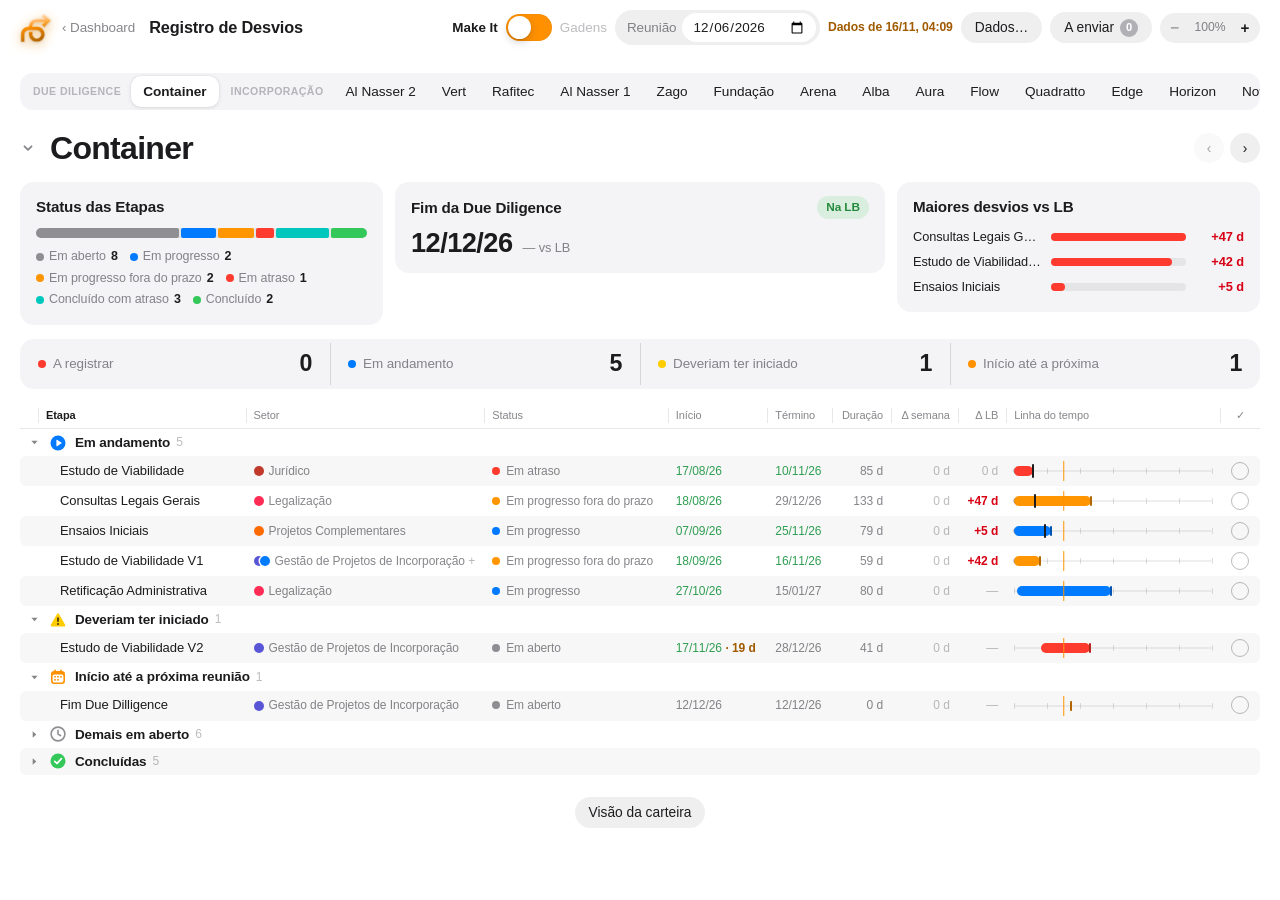
==== registro.html @ 39c98d91 "v0.12: Análise de Cronogramas e Registro de Desvios dentro do dashboard Co-Authored-By: Claude Opus " ====
<!doctype html><html><head><meta charset=utf8><meta name=viewport content="width=device-width,initial-scale=1,viewport-fit=cover"><style>:root{color-scheme:light;box-sizing:border-box;padding-top:env(safe-area-inset-top,0px);padding-bottom:env(safe-area-inset-bottom,0px)}html{scroll-padding-top:env(safe-area-inset-top,0px)}body{margin:0;padding:0;font:14px -apple-system,BlinkMacSystemFont,sans-serif;background:#fff;color:#000}img{max-width:100%}[hidden]:not([hidden=until-found i]){display:none!important}</style></head><body>
<title>Registro de Desvios · Gestão de Projetos de Incorporação</title>
<meta name="claude:viewport-fit-sides" content="cover">
<style>
/* Layout: app de análise no idioma visual da Apple — barra de ferramentas de vidro fixa no topo, controle segmentado com a pauta, título grande, quatro números e três cartões de vidro, lista agrupada (inset grouped) de Etapas, inspetor lateral de vidro para o registro e uma folha modal para a carteira. Cor de realce: laranja Make It. */
@property --accent{syntax:"<color>";inherits:true;initial-value:#FF9100}
:root{transition:--accent .6s cubic-bezier(.4,0,.2,1)}
:root{
  --accent:#FF9100; --accent-ink:#ffffff; --accent-tint:color-mix(in srgb,var(--accent) 14%,transparent); --card:#F4F4F6;
  --bg:#F2F2F7; --label:#1c1c1e; --label-2:rgba(60,60,67,.62); --label-3:rgba(60,60,67,.34);
  --sep:rgba(60,60,67,.16); --fill:rgba(120,120,128,.12); --fill-2:rgba(120,120,128,.2);
  --glass:rgba(255,255,255,.66); --glass-strong:rgba(255,255,255,.82); --glass-edge:rgba(255,255,255,.75); --glass-hi:rgba(255,255,255,.9);
  --shadow:0 10px 34px rgba(30,30,50,.10),0 1px 3px rgba(30,30,50,.06); --shadow-lg:0 24px 70px rgba(20,20,40,.22),0 2px 8px rgba(20,20,40,.08);
  --red:#FF3B30; --red-ink:#d70015; --red-tint:rgba(255,59,48,.12);
  --green:#34C759; --green-ink:#248a3d; --green-tint:rgba(52,199,89,.14); --past:#2f9e52;
  --yellow:#FFCC00; --yellow-ink:#a05a00; --yellow-tint:rgba(255,204,0,.2);
  --blue:#007AFF; --blue-ink:#0062cc; --gray:#8E8E93;
  --bar-run:var(--blue); --bar-late:var(--red); --bar-next:var(--accent); --bar-open:#C7C7CC; --bar-done:#A8DDB5;
  --blob1:rgba(255,145,0,.20); --blob2:rgba(0,122,255,.13); --blob3:rgba(175,82,222,.10);
  --tip-bg:rgba(250,250,252,.86); --tip-fg:#1c1c1e;
  --win:#FFFFFF; --stripe:rgba(0,0,0,.032); --hdr-sep:rgba(0,0,0,.09);
  --font:-apple-system,BlinkMacSystemFont,"SF Pro Text","SF Pro Display","Helvetica Neue","Segoe UI",Roboto,Arial,sans-serif;
  --font-d:-apple-system,BlinkMacSystemFont,"SF Pro Display","SF Pro Text","Helvetica Neue","Segoe UI",Roboto,Arial,sans-serif;
  --r-xl:22px; --r-lg:16px; --r-md:11px; --r-sm:8px;
}
@media (prefers-color-scheme:dark){:root:not([data-theme="light"]){
  --accent:#FF9F1A; --accent-ink:#1a0f00; --accent-tint:color-mix(in srgb,var(--accent) 20%,transparent); --card:#2A2A2C;
  --bg:#000000; --label:#f5f5f7; --label-2:rgba(235,235,245,.6); --label-3:rgba(235,235,245,.3);
  --sep:rgba(84,84,88,.55); --fill:rgba(120,120,128,.24); --fill-2:rgba(120,120,128,.34);
  --glass:rgba(38,38,42,.58); --glass-strong:rgba(44,44,48,.82); --glass-edge:rgba(255,255,255,.10); --glass-hi:rgba(255,255,255,.12);
  --shadow:0 10px 34px rgba(0,0,0,.45),0 1px 2px rgba(0,0,0,.4); --shadow-lg:0 24px 70px rgba(0,0,0,.6);
  --red:#FF453A; --red-ink:#ff6961; --red-tint:rgba(255,69,58,.2); --green:#30D158; --green-ink:#30d158; --green-tint:rgba(48,209,88,.18); --past:#4cd471;
  --yellow:#FFD60A; --yellow-ink:#ffd60a; --yellow-tint:rgba(255,214,10,.16); --blue:#0A84FF; --blue-ink:#409cff; --gray:#98989D;
  --bar-open:#48484A; --bar-done:#2f6e45; --blob1:rgba(255,145,0,.16); --blob2:rgba(10,132,255,.14); --blob3:rgba(191,90,242,.12);
  --tip-bg:rgba(44,44,48,.9); --tip-fg:#f5f5f7; --win:#1E1E1E; --stripe:rgba(255,255,255,.035); --hdr-sep:rgba(255,255,255,.1); color-scheme:dark}}
:root[data-theme="dark"]{
  --accent:#FF9F1A; --accent-ink:#1a0f00; --accent-tint:color-mix(in srgb,var(--accent) 20%,transparent); --card:#2A2A2C;
  --bg:#000000; --label:#f5f5f7; --label-2:rgba(235,235,245,.6); --label-3:rgba(235,235,245,.3);
  --sep:rgba(84,84,88,.55); --fill:rgba(120,120,128,.24); --fill-2:rgba(120,120,128,.34);
  --glass:rgba(38,38,42,.58); --glass-strong:rgba(44,44,48,.82); --glass-edge:rgba(255,255,255,.10); --glass-hi:rgba(255,255,255,.12);
  --shadow:0 10px 34px rgba(0,0,0,.45),0 1px 2px rgba(0,0,0,.4); --shadow-lg:0 24px 70px rgba(0,0,0,.6);
  --red:#FF453A; --red-ink:#ff6961; --red-tint:rgba(255,69,58,.2); --green:#30D158; --green-ink:#30d158; --green-tint:rgba(48,209,88,.18); --past:#4cd471;
  --yellow:#FFD60A; --yellow-ink:#ffd60a; --yellow-tint:rgba(255,214,10,.16); --blue:#0A84FF; --blue-ink:#409cff; --gray:#98989D;
  --bar-open:#48484A; --bar-done:#2f6e45; --blob1:rgba(255,145,0,.16); --blob2:rgba(10,132,255,.14); --blob3:rgba(191,90,242,.12);
  --tip-bg:rgba(44,44,48,.9); --tip-fg:#f5f5f7; --win:#1E1E1E; --stripe:rgba(255,255,255,.035); --hdr-sep:rgba(255,255,255,.1); color-scheme:dark}
:root[data-co="gadens"]{--accent:#0060AF;--accent-ink:#ffffff}
@media (prefers-color-scheme:dark){:root:not([data-theme="light"])[data-co="gadens"]{--accent:#2C86DC;--accent-ink:#ffffff}}
:root[data-theme="dark"][data-co="gadens"]{--accent:#2C86DC;--accent-ink:#ffffff}
*{box-sizing:border-box}
[hidden]{display:none!important}
html{-webkit-font-smoothing:antialiased}
body{margin:0;font-family:var(--font);font-size:14px;line-height:1.42;letter-spacing:-.005em;color:var(--label);
  background:var(--win);padding-bottom:48px;position:relative}
body::before{content:"";position:fixed;inset:0 0 auto;height:env(safe-area-inset-top,0px);z-index:10;background:var(--win)}
.gut{padding-left:max(20px,env(safe-area-inset-left,0px));padding-right:max(20px,env(safe-area-inset-right,0px))}
.wrap{max-width:1440px;margin:0 auto}
h1,h2,h3,h4{margin:0;font-family:var(--font-d);text-wrap:balance}
.glass{background:var(--glass);backdrop-filter:blur(28px) saturate(180%);-webkit-backdrop-filter:blur(28px) saturate(180%);border:1px solid var(--glass-edge);box-shadow:inset 0 1px 0 var(--glass-hi),var(--shadow)}
.num{font-variant-numeric:tabular-nums}
.cap{font-size:.74rem;color:var(--label-2);font-weight:500}
:focus-visible{outline:3px solid color-mix(in srgb,var(--accent) 55%,transparent);outline-offset:2px}
button{font:inherit;color:inherit}
input,select,textarea{font:inherit;color:var(--label)}
[data-tip]{cursor:default}
.btn{border:0;border-radius:999px;padding:6px 14px;cursor:pointer;display:inline-flex;align-items:center;gap:6px;white-space:nowrap;background:var(--fill);font-weight:500;font-size:.86rem;transition:background .15s,transform .1s;color:var(--label)}
.btn:hover:not(:disabled){background:var(--fill-2)}
.btn:active:not(:disabled){transform:scale(.97)}
.btn:disabled{opacity:.4;cursor:not-allowed}
.btn.primary{background:var(--accent);color:var(--accent-ink);font-weight:600;box-shadow:0 4px 14px color-mix(in srgb,var(--accent) 35%,transparent)}
.btn.primary:hover:not(:disabled){background:color-mix(in srgb,var(--accent) 88%,#000)}
.btn.icon{width:30px;height:30px;padding:0;justify-content:center}
.toolbar{position:sticky;top:env(safe-area-inset-top,0px);z-index:9;background:var(--win)}
.toolbar .wrap{display:flex;flex-wrap:wrap;gap:8px 16px;align-items:center;justify-content:space-between;padding-block:10px}
.brand{display:flex;gap:10px;align-items:center}
.mark{width:32px;height:30px;flex:none;display:block;overflow:visible;filter:drop-shadow(0 3px 6px color-mix(in srgb,var(--accent) 45%,transparent)) drop-shadow(0 1px 1px rgba(0,0,0,.14))}
.mark.swap{animation:swap .7s cubic-bezier(.34,1.56,.64,1)}
@keyframes swap{0%{transform:none}35%{transform:scale(.8) rotate(-24deg)}100%{transform:none}}
.co-switch{display:inline-flex;align-items:center;gap:8px;border:0;background:none;padding:2px 0;cursor:pointer;font-size:.84rem;font-weight:500;color:var(--label-3)}
.co-switch .lbl{transition:color .3s}
.co-switch[aria-checked="false"] .lbl.mk,.co-switch[aria-checked="true"] .lbl.gd{color:var(--label);font-weight:600}
.co-track{width:46px;height:27px;border-radius:999px;background:var(--accent);position:relative;flex:none;box-shadow:inset 0 0 0 .5px rgba(0,0,0,.06)}
.co-knob{position:absolute;top:2px;left:2px;width:23px;height:23px;border-radius:50%;background:#fff;box-shadow:0 3px 8px rgba(0,0,0,.18),0 1px 1px rgba(0,0,0,.12);transition:transform .38s cubic-bezier(.34,1.4,.64,1)}
.co-switch[aria-checked="true"] .co-knob{transform:translateX(19px)}
.co-switch:active .co-knob{width:27px}.co-switch[aria-checked="true"]:active .co-knob{transform:translateX(15px)}
.brand h1{font-size:1.02rem;font-weight:600;letter-spacing:-.01em}
.tools{display:flex;gap:8px;align-items:center;flex-wrap:wrap}
.datepill{display:inline-flex;align-items:center;gap:6px;background:var(--fill);border-radius:999px;padding:3px 4px 3px 12px;font-size:.84rem;color:var(--label-2)}
.datepill input{border:0;background:var(--win);border-radius:999px;padding:4px 10px;font-size:.84rem;font-variant-numeric:tabular-nums}
.stamp{font-size:.76rem;color:var(--label-2);font-variant-numeric:tabular-nums}
.stamp.old{color:var(--yellow-ink);font-weight:600}
.content{display:flex;flex-direction:column;gap:18px;padding-top:18px}
.seg{display:flex;gap:2px;overflow-x:auto;padding:3px;border-radius:13px;background:var(--card);scrollbar-width:none;align-items:center;width:max-content;max-width:100%}
.seg::-webkit-scrollbar{display:none}
.seg .sep{flex:none;font-size:.66rem;font-weight:600;letter-spacing:.04em;text-transform:uppercase;color:var(--label-3);padding:0 8px 0 10px}
.emp{flex:none;cursor:pointer;border:0;background:transparent;border-radius:10px;padding:6px 12px;display:flex;align-items:center;gap:6px;font-weight:500;font-size:.85rem;white-space:nowrap;color:var(--label);transition:background .15s}
.emp:hover{background:var(--fill)}
.emp[aria-current="true"]{background:var(--win);box-shadow:0 1px 4px rgba(0,0,0,.10),0 0 0 .5px rgba(0,0,0,.05);font-weight:600}
.emp .cnt{min-width:17px;height:17px;border-radius:9px;background:var(--red);color:#fff;font-size:.68rem;font-weight:600;display:inline-grid;place-items:center;padding:0 5px;font-variant-numeric:tabular-nums}
.emp .ok{color:var(--green);font-size:.8rem}
.emp .ld{width:5px;height:5px;border-radius:50%;background:var(--label-3);animation:pulse 1.2s ease-in-out infinite}
@keyframes pulse{50%{opacity:.25}}
.emp-head{display:flex;gap:10px;align-items:center;min-height:40px}
.emp-head h2{font-size:2rem;font-weight:700;letter-spacing:-.022em;line-height:1.1;view-transition-name:emp-title;transition:font-size .25s}
.emp-head.mini h2{font-size:1.4rem}
.hd-tri{border:0;background:none;width:24px;height:24px;border-radius:6px;display:inline-grid;place-items:center;cursor:pointer;color:var(--label-2);flex:none;padding:0;margin-left:-4px}
.hd-tri:hover{background:var(--fill)}
.hd-tri svg{width:12px;height:12px;transition:transform .22s cubic-bezier(.2,.8,.2,1)}
.hd-tri[aria-expanded="false"] svg{transform:rotate(-90deg)}
.nav{display:flex;gap:6px;margin-left:auto}
.statbar.mini{display:flex;background:none;padding:0;gap:4px;margin-left:12px;flex-wrap:wrap}
.statbar.mini .stat{padding:3px 10px;gap:7px;border-radius:999px;background:var(--card);box-shadow:none!important}
.statbar.mini b{font-size:.95rem}
.statbar.mini .k{font-size:.8rem}
::view-transition-old(root),::view-transition-new(root){animation-duration:.28s}
::view-transition-group(emp-title),::view-transition-group(emp-stat){animation-duration:.32s;animation-timing-function:cubic-bezier(.2,.8,.2,1)}
.kpis{display:grid;grid-template-columns:repeat(4,minmax(0,1fr));gap:12px}
@container (max-width:900px){.kpis{grid-template-columns:repeat(2,minmax(0,1fr))}}
.statbar{display:grid;grid-template-columns:repeat(4,minmax(0,1fr));background:var(--card);border-radius:14px;padding:4px 0;view-transition-name:emp-stat}
.statbar .stat{display:flex;align-items:center;justify-content:space-between;gap:10px;padding:8px 18px;min-width:0}
.statbar .stat+.stat{box-shadow:inset 1px 0 0 var(--sep)}
.statbar .k{display:flex;align-items:center;gap:7px;font-size:.84rem;font-weight:500;color:var(--label-2);min-width:0}
.statbar .k i{width:8px;height:8px;border-radius:50%;background:var(--c);flex:none}
.statbar b{font-family:var(--font-d);font-size:1.45rem;font-weight:700;letter-spacing:-.02em;font-variant-numeric:tabular-nums;line-height:1.1}
.statbar .alert b{color:var(--red)}
@container (max-width:760px){.statbar{grid-template-columns:repeat(2,minmax(0,1fr))}.statbar .stat:nth-child(3){box-shadow:none}.statbar .stat:nth-child(n+3){border-top:1px solid var(--sep)}}
.kpi{border-radius:var(--r-lg);padding:12px 16px 13px;display:flex;flex-direction:column;gap:2px}
.kpi .k{display:flex;align-items:center;gap:6px;font-size:.78rem;font-weight:500;color:var(--label-2)}
.kpi .k i{width:8px;height:8px;border-radius:50%;background:var(--c)}
.kpi b{font-family:var(--font-d);font-size:1.9rem;font-weight:700;letter-spacing:-.02em;font-variant-numeric:tabular-nums;line-height:1.15}
.kpi.alert b{color:var(--red)}
.infos{display:grid;grid-template-columns:minmax(0,1fr) minmax(0,1.35fr) minmax(0,1fr);gap:12px;align-items:start}
@container (max-width:1000px){.infos{grid-template-columns:1fr}}
.card{border-radius:14px;padding:14px 16px 16px;min-width:0;display:flex;flex-direction:column;gap:10px;background:var(--card)}
.card h3{font-size:.95rem;font-weight:600;letter-spacing:-.01em}
.card .hrow{display:flex;justify-content:space-between;align-items:center;gap:8px}
.empty{color:var(--label-2);font-size:.86rem;margin:0}
.stack{display:flex;height:10px;border-radius:999px;overflow:hidden;background:var(--fill);gap:2px}
.stack i{display:block;height:100%;border-radius:2px}
.leg{display:flex;flex-wrap:wrap;gap:4px 12px;font-size:.78rem;color:var(--label-2)}
.leg span{display:inline-flex;align-items:center;gap:5px;white-space:nowrap}
.leg b{color:var(--label);font-weight:600;font-variant-numeric:tabular-nums}
.dot{width:8px;height:8px;border-radius:50%;display:inline-block;flex:none}
.hbars{display:flex;flex-direction:column;gap:7px}
.hb{display:grid;grid-template-columns:minmax(0,128px) minmax(0,1fr) 48px;gap:10px;align-items:center;font-size:.8rem}
.hb .nm{white-space:nowrap;overflow:hidden;text-overflow:ellipsis}
.hb .tr{position:relative;height:8px;background:var(--fill);border-radius:999px}
.hb .tr i{position:absolute;top:0;bottom:0;left:0;border-radius:999px}
.hb .v{font-variant-numeric:tabular-nums;text-align:right;font-weight:600}
.folga{display:flex;align-items:baseline;gap:10px;flex-wrap:wrap}
.folga b{font-family:var(--font-d);font-size:1.7rem;font-weight:700;letter-spacing:-.02em;font-variant-numeric:tabular-nums;line-height:1}
.folga .d{font-size:.8rem;color:var(--label-2)}
.pill{display:inline-flex;align-items:center;gap:5px;font-size:.74rem;font-weight:600;padding:3px 9px;border-radius:999px;white-space:nowrap}
.pill.ok{background:var(--green-tint);color:var(--green-ink)}.pill.warn{background:var(--yellow-tint);color:var(--yellow-ink)}.pill.bad{background:var(--red-tint);color:var(--red-ink)}.pill.mute{background:var(--fill);color:var(--label-2)}
.ruler{position:relative;height:64px;margin:4px 8px 0}
.ruler .trk{position:absolute;left:0;right:0;top:27px;height:4px;border-radius:999px;background:var(--fill)}
.ruler .gap{position:absolute;top:25px;height:8px;border-radius:999px}
.ruler .mk{position:absolute;top:22px;width:14px;height:14px;border-radius:50%;transform:translateX(-50%);border:2.5px solid var(--c);background:var(--c);box-shadow:0 0 0 3px var(--card)}
.ruler .mk.lb{background:var(--card);border-width:2px;width:12px;height:12px;top:23px;box-shadow:none}
.ruler .tr-pt{position:absolute;top:26px;width:6px;height:6px;border-radius:50%;transform:translateX(-50%);background:var(--c);opacity:.35}
.ruler .lab{position:absolute;font-size:.72rem;white-space:nowrap;color:var(--label-2);font-variant-numeric:tabular-nums;transform:translateX(-50%)}
.ruler .lab b{color:var(--label);font-weight:600;margin-right:4px}
.ruler .lab.top{top:0}.ruler .lab.bot{top:42px}
.ruler .lab.l{transform:translateX(calc(-100% + 8px))}.ruler .lab.r{transform:translateX(-8px)}
.ruler .today{position:absolute;top:16px;height:26px;width:1.5px;background:var(--label-3);transform:translateX(-50%)}
.trend-btn{border:0;background:none;cursor:pointer;color:var(--accent);font-size:.8rem;font-weight:600;padding:0;align-self:flex-start}
svg.spark{width:100%;height:auto;display:block;overflow:visible}
svg.spark text{font-size:10px;fill:var(--label-2);font-family:var(--font)}
.tablecard{margin:0 -8px}
.tbl-scroll{overflow-x:auto;padding:0 8px}
#app,.sh-b{container-type:inline-size}
#app,.toolbar,.sh-b{zoom:var(--z,1)}
.tip{font-size:calc(.76rem * var(--z,1))!important;max-width:calc(300px * var(--z,1))!important}
.zoom{display:inline-flex;align-items:center;background:var(--fill);border-radius:999px;padding:2px}
.zoom button{border:0;background:none;cursor:pointer;height:26px;min-width:26px;border-radius:999px;font-size:.95rem;font-weight:600;color:var(--label);display:inline-grid;place-items:center;padding:0 6px}
.zoom button:hover:not(:disabled){background:var(--fill-2)}
.zoom button:disabled{opacity:.35;cursor:default}
.zoom .zv{font-size:.76rem;font-weight:500;color:var(--label-2);min-width:44px;font-variant-numeric:tabular-nums}
@container (min-width:1060px){.tbl-scroll{overflow:visible}}
@container (max-width:1059px){th{position:relative;top:auto}}
table{border-collapse:separate;border-spacing:0;width:100%;min-width:1010px;font-size:13px}
th{font-weight:500;font-size:11px;color:var(--label-2);text-align:left;padding:5px 8px;white-space:nowrap;border-bottom:1px solid var(--hdr-sep);background:var(--win);position:sticky;top:calc(var(--tb-h,52px) + env(safe-area-inset-top,0px));z-index:3}
thead tr{box-shadow:0 0 0 0 transparent}
th+th::before{content:"";position:absolute;left:0;top:5px;bottom:5px;width:1px;background:var(--hdr-sep)}
th.hl{color:var(--label-2)}
th.sorted{color:var(--label);font-weight:600}
td{padding:5px 8px;vertical-align:middle;border:0;white-space:nowrap}
td.c-nm{white-space:normal}
tbody tr.row{cursor:default}
tbody tr.row.alt td,tbody tr.grp.alt td{background:var(--stripe)}
tbody tr.row td:first-child{border-radius:6px 0 0 6px}tbody tr.row td:last-child{border-radius:0 6px 6px 0}
tbody tr.grp td{border-radius:6px}
tbody tr.row:hover td{background:var(--fill)}
tbody tr.row.sel td{background:var(--accent);color:#fff}
tbody tr.row.sel.open td:first-child{border-bottom-left-radius:0}tbody tr.row.sel.open td:last-child{border-bottom-right-radius:0}
tbody tr.row.sel .muted-t,tbody tr.row.sel .dt,tbody tr.row.sel .st,tbody tr.row.sel .tagtx,tbody tr.row.sel .dl{color:#fff!important}
tr.row.sel .tl .track{background:rgba(255,255,255,.35)}
tbody tr.row.disc td:not(.c-disc){opacity:.45}
tr.grp td{padding:4px 8px 4px 6px}
.gh{display:flex;gap:6px;align-items:center}
.disc-tri{border:0;background:none;padding:0;width:16px;height:16px;display:inline-grid;place-items:center;cursor:pointer;color:var(--label-2);border-radius:4px}
.disc-tri svg{width:9px;height:9px;transition:transform .15s}
.disc-tri[aria-expanded="true"] svg{transform:rotate(90deg)}
.disc-tri:hover{background:var(--fill)}
.gi{display:inline-grid;place-items:center;width:18px;height:18px;margin:0 2px 0 1px}.gi svg{width:16px;height:16px;display:block}
.gt{font-weight:600;font-size:13.5px;letter-spacing:-.01em}
.gc{font-size:12px;color:var(--label-3);font-variant-numeric:tabular-nums}
.c-flag{width:18px;padding-right:0!important;padding-left:6px!important}
.flag{display:block;width:8px;height:8px;border-radius:50%}
.flag.need{background:var(--red)}
.flag.maybe{border:1.5px solid var(--label-3);background:transparent}
.flag.done{background:var(--green)}
.c-nm{min-width:200px;max-width:280px;font-weight:500;padding-left:22px!important}
.c-dep{max-width:230px}
.tags{display:flex;align-items:center;gap:8px;flex-wrap:nowrap;overflow:hidden}
.ftag{display:inline-flex;align-items:center;gap:5px;white-space:nowrap}
.ftag i{width:10px;height:10px;border-radius:50%;background:var(--c);box-shadow:0 0 0 1.5px var(--win)}
tr.row.alt .ftag i{box-shadow:0 0 0 1.5px color-mix(in srgb,var(--win) 96%,#000)}
.tagtx{font-size:12px;color:var(--label-2)}
.sc{display:inline-flex;align-items:center;gap:5px;font-size:.72rem;font-weight:500;padding:2px 8px 2px 7px;border-radius:999px;white-space:nowrap;color:var(--label);background:color-mix(in srgb,var(--c) 14%,transparent)}
.sc::before{content:"";width:7px;height:7px;border-radius:50%;background:var(--c);flex:none}
.st{display:inline-flex;align-items:center;gap:6px;font-size:12px;color:var(--label-2);white-space:nowrap}
.dt{font-variant-numeric:tabular-nums;font-size:12px;white-space:nowrap;color:var(--label-2)}
.dt.past{color:var(--past)}
.r{text-align:right}
.dl{font-variant-numeric:tabular-nums;font-size:12px;font-weight:600;white-space:nowrap}
.dl.late{color:var(--red-ink)}.dl.ok{color:var(--green-ink)}.dl.mute{color:var(--label-3);font-weight:400}.dl.warn{color:var(--yellow-ink)}
.chip{display:inline-flex;align-items:center;font-size:.74rem;font-weight:600;padding:2px 8px;border-radius:999px;white-space:nowrap;font-variant-numeric:tabular-nums}
.chip.late{background:var(--red-tint);color:var(--red-ink)}.chip.ok{background:var(--green-tint);color:var(--green-ink)}.chip.mute{color:var(--label-3);font-weight:500}.chip.warn{background:var(--yellow-tint);color:var(--yellow-ink)}
.c-disc{width:40px;text-align:center}
.disc-btn{width:18px;height:18px;border-radius:50%;border:1.5px solid var(--label-3);background:transparent;cursor:pointer;display:inline-grid;place-items:center;padding:0;transition:all .15s}
.disc-btn svg{width:10px;height:10px;opacity:0}
tr.row.sel .disc-btn{border-color:#fff}
.disc-btn[aria-pressed="true"]{background:var(--accent);border-color:var(--accent)}
.disc-btn[aria-pressed="true"] svg{opacity:1}
.tl{position:relative;height:20px;min-width:190px;cursor:pointer}
.tl .track{position:absolute;left:0;right:0;top:9px;height:2px;border-radius:2px;background:var(--fill)}
.tl .wk{position:absolute;top:7px;height:6px;width:1px;background:var(--sep)}
.tl .bar{position:absolute;top:5px;height:10px;border-radius:999px;transition:filter .12s}
.tl .bar:hover{filter:brightness(1.1) saturate(1.1)}
.tl .ghost{position:absolute;top:4px;height:12px;border:1.5px dashed var(--red);border-left:0;border-radius:0 999px 999px 0}
.tl .ln{position:absolute;top:0;height:20px;width:10px;transform:translateX(-50%)}
.tl .ln::after{content:"";position:absolute;left:50%;top:3px;bottom:3px;width:2px;border-radius:2px;transform:translateX(-50%);background:var(--c)}
.tl .ln.end::after{top:5px;bottom:5px;filter:brightness(.7)}
.tl .ln.today::after{top:0;bottom:0;width:1.5px}
.tl .ln:hover::after{width:3px}
.tl .clip{position:absolute;top:5px;font-size:10px;line-height:10px;color:var(--label-3)}
.tip{position:fixed;z-index:60;pointer-events:none;background:var(--tip-bg);color:var(--tip-fg);font-size:.76rem;line-height:1.45;padding:7px 10px;border-radius:10px;max-width:300px;box-shadow:var(--shadow-lg);backdrop-filter:blur(20px) saturate(180%);-webkit-backdrop-filter:blur(20px) saturate(180%);border:1px solid var(--glass-edge)}
.tip .k{color:var(--label-2)}
.pop{position:fixed;z-index:45;border-radius:var(--r-lg);padding:14px 16px;width:min(340px,calc(100vw - 32px));display:flex;flex-direction:column;gap:10px;background:var(--glass-strong);box-shadow:inset 0 1px 0 var(--glass-hi),var(--shadow-lg);backdrop-filter:blur(28px) saturate(180%);-webkit-backdrop-filter:blur(28px) saturate(180%)}
.pop h4{font-size:1rem;font-weight:600}
.rp{z-index:46;width:min(360px,calc(100vw - 16px))}
.rp-opt{display:flex;flex-direction:column;align-items:flex-start;gap:2px;text-align:left;border:0;border-radius:12px;background:var(--fill);padding:10px 12px;cursor:pointer;width:100%;transition:background .15s}
.rp-opt:hover:not(:disabled){background:var(--fill-2)}.rp-opt:disabled{opacity:.45;cursor:default}
.rp-opt b{font-weight:600;font-size:.9rem}.rp-opt span{font-size:.76rem;color:var(--label-2)}
.kv{display:grid;grid-template-columns:auto 1fr;gap:4px 14px;font-size:.82rem}
.kv span:nth-child(odd){color:var(--label-2)}
.kv span:nth-child(even){text-align:right;font-variant-numeric:tabular-nums;font-weight:500}
.xrow td{padding:0 0 10px;background:none!important}
.xform{border-radius:0 0 12px 12px;background:var(--card);box-shadow:inset 0 2px 0 var(--accent);padding:14px 18px 16px;display:flex;flex-direction:column;gap:14px}
.xform.in{animation:xin .26s cubic-bezier(.2,.8,.2,1)}
@keyframes xin{from{opacity:0;transform:translateY(-6px)}to{opacity:1;transform:none}}
.xf-h{display:flex;gap:10px;align-items:center;flex-wrap:wrap}
.xf-h .msg{padding:5px 10px}
.xf-h .acts{margin-left:auto;display:flex;gap:6px}
.xf-steps{display:flex;flex-direction:column;gap:12px;max-width:1040px}
.xf-f{display:flex;gap:8px;flex-wrap:wrap;align-items:center;max-width:1040px}
.xf-f .cap{margin-left:auto}
.step{display:grid;grid-template-columns:230px minmax(0,1fr);gap:6px 14px;align-items:start;transition:opacity .2s}
.step .ctl{display:flex;flex-direction:column;gap:7px;min-width:0}
@container (max-width:760px){.step{grid-template-columns:1fr}}
.step.locked{opacity:.3;pointer-events:none}
.step .sh{display:flex;align-items:center;gap:8px;font-size:.84rem;font-weight:600;min-height:30px;flex-wrap:wrap}
.step .n{width:20px;height:20px;border-radius:50%;background:var(--fill);color:var(--label-2);font-size:.7rem;font-weight:700;display:inline-grid;place-items:center;font-variant-numeric:tabular-nums;flex:none}
.step.done .n{background:var(--label);color:var(--bg)}
.step.cur .n{background:var(--accent);color:var(--accent-ink)}
.step .why{flex-basis:100%;padding-left:28px;margin-top:-4px;font-weight:400;font-size:.74rem;color:var(--label-2)}
.opts{display:flex;flex-wrap:wrap;gap:6px}
.opt{display:inline-flex;align-items:center;gap:7px;border-radius:999px;padding:6px 13px;cursor:pointer;background:var(--win);font-size:.84rem;position:relative;transition:background .15s}
.opt::before{content:"";width:8px;height:8px;border-radius:50%;background:var(--c,var(--gray));flex:none}
.opt:hover{background:var(--fill-2)}
.opt input{position:absolute;opacity:0;pointer-events:none}
.opt:has(input:checked){background:color-mix(in srgb,var(--c,var(--accent)) 18%,transparent);box-shadow:inset 0 0 0 1.5px var(--c,var(--accent));font-weight:600}
.opt:has(input:focus-visible){outline:3px solid color-mix(in srgb,var(--accent) 55%,transparent);outline-offset:2px}
.opt.fixed{cursor:default}
button.opt{border:0;font:inherit;color:inherit}
.opt.on{background:color-mix(in srgb,var(--c,var(--accent)) 18%,transparent);box-shadow:inset 0 0 0 1.5px var(--c,var(--accent));font-weight:600}
.xform input[type=text]{border:0;border-radius:var(--r-md);background:var(--win);padding:9px 12px;font-size:.88rem;width:100%}
.popup{position:relative;display:flex;align-items:center;max-width:460px}
.popup::before{content:"";position:absolute;left:13px;width:9px;height:9px;border-radius:50%;background:var(--c,var(--label-3));pointer-events:none;z-index:1}
.popup select{appearance:none;-webkit-appearance:none;width:100%;max-width:460px;border:0;border-radius:var(--r-md);background-color:var(--win);padding:9px 34px 9px 31px;font-size:.88rem;cursor:pointer;
  background-image:url("data:image/svg+xml,%3Csvg xmlns='http://www.w3.org/2000/svg' width='12' height='12' viewBox='0 0 12 12'%3E%3Cpath d='M3 4.5 6 1.5 9 4.5M3 7.5 6 10.5 9 7.5' fill='none' stroke='%238E8E93' stroke-width='1.6' stroke-linecap='round' stroke-linejoin='round'/%3E%3C/svg%3E");background-repeat:no-repeat;background-position:right 12px center}
.popup select:hover{background-color:var(--fill-2)}
textarea{width:100%;border:0;border-radius:var(--r-md);background:var(--win);padding:10px 12px;min-height:100px;resize:vertical;font-size:.88rem}
textarea::placeholder{color:var(--label-3)}
.xform input[type=date]{border:0;border-radius:var(--r-md);background:var(--win);padding:8px 10px;font-variant-numeric:tabular-nums}
.note{font-size:.8rem;color:var(--label-2);margin:0}
.switch{display:flex;gap:10px;align-items:center;font-size:.86rem;cursor:pointer}
.switch input{appearance:none;-webkit-appearance:none;width:38px;height:23px;border-radius:999px;background:var(--fill-2);position:relative;cursor:pointer;transition:background .2s;margin:0;flex:none}
.switch input::after{content:"";position:absolute;top:2px;left:2px;width:19px;height:19px;border-radius:50%;background:#fff;box-shadow:0 2px 4px rgba(0,0,0,.25);transition:transform .2s}
.switch input:checked{background:var(--green)}
.switch input:checked::after{transform:translateX(15px)}
.msg{font-size:.84rem;padding:9px 12px;border-radius:var(--r-md);margin:0}
.msg.err{background:var(--red-tint);color:var(--red-ink)}.msg.ok{background:var(--green-tint);color:var(--green-ink)}.msg.info{background:var(--fill);color:var(--label-2)}
details.hist summary{cursor:pointer;font-size:.82rem;color:var(--label-2);font-weight:500}
.hist ul{list-style:none;margin:10px 0 0;padding:0;display:flex;flex-direction:column;gap:8px}
.hist li{border-left:3px solid var(--c,var(--sep));padding:1px 0 1px 10px;font-size:.8rem}
.toast{position:fixed;left:50%;transform:translateX(-50%);bottom:calc(22px + env(safe-area-inset-bottom,0px));padding:10px 18px;border-radius:999px;font-size:.86rem;font-weight:500;z-index:70;background:var(--glass-strong);box-shadow:inset 0 1px 0 var(--glass-hi),var(--shadow-lg);backdrop-filter:blur(24px) saturate(180%);-webkit-backdrop-filter:blur(24px) saturate(180%)}
.foot{display:flex;justify-content:center;padding-top:4px}
.modal-scrim{position:fixed;inset:0;z-index:30;background:rgba(0,0,0,.28);backdrop-filter:blur(6px);-webkit-backdrop-filter:blur(6px)}
.sheet{position:fixed;z-index:31;top:calc(24px + env(safe-area-inset-top,0px));bottom:calc(24px + env(safe-area-inset-bottom,0px));left:50%;transform:translateX(-50%);width:min(1180px,calc(100% - 32px));border-radius:26px;display:flex;flex-direction:column;background:var(--glass-strong);box-shadow:inset 0 1px 0 var(--glass-hi),var(--shadow-lg);overflow:hidden;backdrop-filter:blur(40px) saturate(180%);-webkit-backdrop-filter:blur(40px) saturate(180%);border:1px solid var(--glass-edge)}
.sh-h{display:flex;align-items:center;justify-content:space-between;gap:12px;padding:16px 18px 12px 24px;border-bottom:1px solid var(--sep)}
.sh-h h2{font-size:1.4rem;font-weight:700;letter-spacing:-.02em}
.sh-b{overflow-y:auto;padding:18px 24px 26px;display:flex;flex-direction:column;gap:14px}
.sheet .card,.sheet .kpi{background:var(--glass);border:1px solid var(--glass-edge);box-shadow:inset 0 1px 0 var(--glass-hi)}
.cgrid{display:grid;grid-template-columns:repeat(2,minmax(0,1fr));gap:12px}
@container (max-width:900px){.cgrid{grid-template-columns:1fr}}
.wk-bars{display:flex;align-items:flex-end;gap:5px;height:120px;padding-top:6px}
.wk-bars .col{flex:1;display:flex;flex-direction:column;align-items:center;gap:5px;min-width:0;height:100%;justify-content:flex-end}
.wk-bars .col i{display:block;width:100%;max-width:26px;background:var(--label-3);border-radius:6px 6px 3px 3px;min-height:3px}
.wk-bars .col.cur i{background:var(--accent)}
.wk-bars .col span{font-size:.64rem;color:var(--label-3);font-variant-numeric:tabular-nums}
.reglist{min-width:760px}
.reglist td{font-size:.82rem}
@media (prefers-reduced-motion:no-preference){.sheet{animation:sheet .26s cubic-bezier(.2,.8,.2,1)}
  @keyframes sheet{from{transform:translate(-50%,18px) scale(.98);opacity:0}to{transform:translateX(-50%);opacity:1}}}
@media (prefers-reduced-motion:reduce){.step,.btn,.emp,.disc-btn,.co-knob,:root{transition:none}.emp .ld,.mark.swap,.xform.in{animation:none}}
@supports not ((backdrop-filter:blur(1px)) or (-webkit-backdrop-filter:blur(1px))){.glass,.sheet,.pop,.tip,.toast{background:var(--glass-strong)}}
.fcnt{min-width:18px;height:18px;border-radius:9px;background:var(--label-3);color:#fff;font-size:.7rem;font-weight:700;display:inline-grid;place-items:center;padding:0 5px;font-variant-numeric:tabular-nums}
#filaBtn.tem .fcnt{background:var(--red)}
#filaBtn.tem{background:var(--red-tint);color:var(--red-ink);font-weight:600}
.fila-l{display:flex;flex-direction:column}
.fila-i{display:grid;grid-template-columns:minmax(0,1.1fr) minmax(0,1.4fr) 64px minmax(0,1.3fr) minmax(0,2fr) 30px;gap:10px;align-items:center;padding:8px 6px;border-bottom:1px solid var(--sep);font-size:.82rem}
.fila-i .x{border:0;background:var(--fill);border-radius:8px;width:28px;height:28px;cursor:pointer;color:var(--label)}
.fila-h{font-size:.7rem;color:var(--label-3);font-weight:600}
.passos{display:grid;grid-template-columns:repeat(3,minmax(0,1fr));gap:10px}
.passo{background:var(--card);border-radius:14px;padding:12px 14px;display:flex;flex-direction:column;gap:8px;align-items:flex-start}
.passo b{font-size:.9rem}.passo .n{width:22px;height:22px;border-radius:50%;background:var(--accent);color:var(--accent-ink);font-size:.75rem;font-weight:700;display:inline-grid;place-items:center}
@container (max-width:760px){.passos{grid-template-columns:1fr}.fila-i{grid-template-columns:1fr 1fr}}
a.btn{text-decoration:none}
.voltar{font-size:.84rem;color:var(--label-2);text-decoration:none;display:inline-flex;align-items:center;gap:4px;margin-right:4px}
.voltar:hover{color:var(--label)}
</style>

<header class="toolbar">
  <div class="wrap gut">
    <div class="brand">
      <svg class="mark" id="mark" viewBox="-14 -14 516 481" role="img" aria-label="Gestão de Projetos">
        <defs>
          <path id="pmL" d="M 256.59375 202.605469 L 188.5 202.605469 C 188.5 166.027344 219.039062 136.265625 256.578125 136.265625 L 371.667969 136.269531 L 335.035156 171.960938 L 377.617188 213.453125 L 487.039062 106.828125 L 377.617188 0.203125 L 335.035156 41.695312 L 371.875 77.589844 L 256.578125 77.589844 C 185.835938 77.589844 128.285156 133.671875 128.285156 202.605469 L 128.296875 202.605469 C 57.554688 202.605469 0 258.6875 0 327.621094 L 0 452.71875 L 60.214844 452.71875 L 60.214844 327.621094 C 60.214844 291.042969 90.757812 261.285156 128.296875 261.285156 L 256.59375 261.285156 C 294.132812 261.285156 324.671875 291.042969 324.671875 327.621094 C 324.671875 364.203125 294.132812 393.960938 256.59375 393.960938 C 219.050781 393.960938 188.511719 364.203125 188.511719 327.621094 L 188.511719 287.058594 L 128.296875 287.058594 L 128.296875 327.621094 C 128.296875 396.558594 185.847656 452.640625 256.59375 452.640625 C 327.335938 452.640625 384.886719 396.558594 384.886719 327.621094 C 384.886719 258.6875 327.335938 202.605469 256.59375 202.605469"/>
          <linearGradient id="pmFill" x1="0" y1="0" x2=".35" y2="1"><stop offset="0" style="stop-color:color-mix(in srgb,var(--accent) 52%,#fff)"/><stop offset=".48" style="stop-color:var(--accent)"/><stop offset="1" style="stop-color:color-mix(in srgb,var(--accent) 72%,#000)"/></linearGradient>
          <linearGradient id="pmGloss" x1="0" y1="0" x2="0" y2="1"><stop offset="0" stop-color="#fff" stop-opacity=".55"/><stop offset=".42" stop-color="#fff" stop-opacity=".08"/><stop offset=".43" stop-color="#fff" stop-opacity="0"/></linearGradient>
          <linearGradient id="pmRim" x1="0" y1="0" x2="0" y2="1"><stop offset="0" stop-color="#fff" stop-opacity=".95"/><stop offset=".6" stop-color="#fff" stop-opacity=".25"/><stop offset="1" stop-color="#fff" stop-opacity=".5"/></linearGradient>
          <clipPath id="pmClip"><use href="#pmL"/></clipPath>
        </defs>
        <use href="#pmL" fill="url(#pmFill)"/>
        <use href="#pmL" fill="url(#pmGloss)"/>
        <g clip-path="url(#pmClip)"><use href="#pmL" fill="none" stroke="url(#pmRim)" stroke-width="16"/></g>
      </svg>
      <a class="voltar" id="voltar" href="index.html#analise" hidden>‹ Dashboard</a><h1>Registro de Desvios</h1>
    </div>
    <div class="tools">
      <button class="co-switch" id="coSwitch" type="button" role="switch" aria-checked="false" aria-label="Incorporadora: Gadens"><span class="lbl mk">Make It</span><span class="co-track"><i class="co-knob"></i></span><span class="lbl gd">Gadens</span></button>
      <label class="datepill" for="semana">Reunião <input type="date" id="semana"></label>
      <span class="stamp" id="stamp" data-tip="Quando a rotina automática leu os cronogramas no ClickUp. Em amarelo quando é de outro dia."></span>
      <button class="btn" id="reload" type="button" aria-haspopup="dialog" aria-expanded="false" aria-controls="refreshPanel">Dados…</button><button class="btn" id="filaBtn" type="button" data-tip="Registros guardados neste navegador que ainda não foram enviados ao ClickUp">A enviar <span class="fcnt" id="filaCnt">0</span></button>
      <div class="zoom" role="group" aria-label="Zoom da página"><button type="button" id="zOut" aria-label="Diminuir zoom" data-tip="Diminuir zoom">−</button><button type="button" class="zv" id="zVal" data-tip="Voltar para 100%">100%</button><button type="button" id="zIn" aria-label="Aumentar zoom" data-tip="Aumentar zoom (para TV)">+</button></div>
    </div>
  </div>
</header>
<main class="wrap gut content" id="app">
  <div id="banner" class="msg info">Carregando os cronogramas…</div>
  <div id="view" style="display:flex;flex-direction:column;gap:18px"></div>
</main>

<div class="modal-scrim" id="mScrim" hidden></div>
<section class="sheet" id="sheet" hidden role="dialog" aria-modal="true" aria-labelledby="shTitle">
  <div class="sh-h"><div><span class="cap" id="shWeek"></span><h2 id="shTitle">Carteira</h2></div>
    <div style="display:flex;gap:6px"><button class="btn" id="shReload" type="button">Recarregar</button><button class="btn icon" id="shClose" type="button" aria-label="Fechar">✕</button></div></div>
  <div class="sh-b" id="shBody"></div>
</section>
<div class="pop" id="pop" hidden role="dialog"></div>
<div class="pop rp" id="refreshPanel" hidden role="dialog" aria-label="Atualizar dados do ClickUp"></div>
<div class="tip" id="tip" hidden></div>
<div class="toast" id="toast" hidden role="status"></div>

<script>
(() => {
const SERVER="ClickUp";
const TYPE_ETAPA=1004;
/* Incorporadoras: espaço dos cronogramas, pastas que contam (só as listas diretas da pasta) e lista de registro */
const CO={
  makeit:{name:"Make It",space:"90131670080",folders:{"901316256175":"Due Diligence","901316256189":"Incorporação"},reg:"901312786569"},
  gadens:{name:"Gadens",space:"90135139088",folders:{"901318303880":"Incorporação"},reg:"1400450000011724"}};
let co="makeit";try{const q=new URLSearchParams(location.search).get("co");const c=CO[q]?q:localStorage.getItem("rd-co");if(CO[c])co=c;}catch{}
try{const tm=localStorage.getItem("dash-tema");if(tm==="dark"||tm==="light")document.documentElement.dataset.theme=tm;}catch{}
try{if(window.top===window)document.getElementById("voltar").hidden=false;}catch{}
const REG=()=>CO[co].reg;
const F={semanaPassada:"943f0c3a-a967-4bd5-8838-b9534e672bcc",lb:"aa589ee0-8706-4d52-8146-f69dd117c65f",code:"1a4d1964-1f3b-44c9-83ed-92a31741656e"};
const CODE={lanc:"09029f7f-4c5b-4e80-b2b1-cf42b20de14b",reg:"c36bb815-d581-44cb-9331-862f73700447",due:"10e0c8b1-d975-4353-af0a-cfe935608793"};
const R={tarefa:"ba153e8c-da16-4f58-91ff-2b249582ecd2",emp:"887c28de-dff3-4d37-a940-c7b61c68dd8c",tipoCrono:"5ae8ebdf-6584-4fb0-b2ed-77766f69caba",
  semana:"ae46a9ce-2356-4e88-a573-3b8525d1886d",lb:"b0bb6827-f602-44ce-89fa-1a4e489249a9",pre:"0b65f8ad-16d4-4e53-b576-54c55e2cd501",
  pos:"1bc8dcb0-c235-4430-b827-e23fe59c406b",reprog:"76e39619-ef60-4155-b030-0418e5877768",tipoAlt:"2b9c98c5-7b05-461f-bd6c-f7ebcb9e505d",
  causa:"572a8894-0827-4dcd-8c99-169e4bac1654",origem:"cfc9bb8f-e2aa-45ba-a749-1df226743131",setor:"8c7a4aa8-78f3-48bd-9cf3-af55f2b86af5",
  acao:"0921287f-03f0-41dd-8304-cdca66174a53",desc:"7549e404-2e2e-40c7-9fdf-0c2784eb4194",motivos:"4db3ba48-6e5d-4e29-a8a7-f7a9b1c2900f"};
const FOLGA_MIN=30;
/* Término da semana passada vindo de uma extração dos cronogramas (planilha), para a reunião de uma semana só.
   Usado apenas quando o campo Data Semana Passada da Etapa está vazio no ClickUp. Make It, Etapas sem tarefa mãe. */
const DSP_PLANILHA={de:"0000",ate:"0000",fonte:"",map:{}};
const DIRETAS=["pendencia de decisao interna","prazo subestimado no planejamento","falha de comunicacao/alinhamento","priorizacao de outras atividades","alteracao de escopo/projeto","retrabalho/revisao de entregavel","insumo/documentacao incompleta","ausencia de reporte"];
const TAG_ALIAS={"inc - geral":"inc - gestao de projetos de incorporacao","inc - gestao de projetos":"inc - gestao de projetos de incorporacao","eng - complementares":"eng - projetos complementares","eng - pcp":"eng - orcamentos","eng - planejamento":"eng - outros"};
const COR_SETOR={"inc - legalizacao":"#FF2D55","inc - credito imobiliario":"#AF52DE","inc - arquitetura":"#007AFF","inc - produto":"#30B0C7","inc - gestao de projetos de incorporacao":"#5856D6","inc - novos negocios":"#E6B800","eng - projetos complementares":"#FF6B00","eng - orcamentos":"#A2845E","eng - outros":"#B59B7A","mkt - marketing":"#34C759","csc - juridico":"#C0392B","csc - outros":"#A08A94","externo":"#8E8E93"};
const COR_CAUSA={"aguardando projetista/consultor":"#32ADE6","aguardando orgao publico/concessionaria":"#007AFF","aguardando cef/agente financeiro":"#5856D6","pendencia de decisao interna":"#FF9500","dependencia de outra area":"#D46A00","prazo subestimado no planejamento":"#E6B800","falha de comunicacao/alinhamento":"#FF3B30","priorizacao de outras atividades":"#FF2D55","alteracao de escopo/projeto":"#00C7BE","retrabalho/revisao de entregavel":"#34C759","insumo/documentacao incompleta":"#A2845E","ausencia de reporte":"#8E8E93"};
const COR_ORIGEM={"interna controlavel":"#FF9500","externa - terceiro contratado":"#32ADE6","externa - orgao/agente publico":"#007AFF"};
const COR_TIPO={"atraso":"#FF3B30","replanejamento por decisao":"#5856D6","atraso de predecessora":"#8E8E93"};
const COR_STATUS={"em aberto":"#8E8E93","em progresso":"#007AFF","em progresso fora do prazo":"#FF9500","em atraso":"#FF3B30","concluido":"#34C759","concluido com atraso":"#00C7BE","cancelado":"#AEAEB2"};
const GROUPS=[
  {k:"run",t:"Em andamento",d:"Status em progresso, fora do prazo ou em atraso",open:true},
  {k:"warn",t:"Deveriam ter iniciado",d:"Início previsto já passou e o status continua em aberto",open:true},
  {k:"next",t:"Início até a próxima reunião",d:"Início previsto nos 7 dias seguintes à reunião",open:true},
  {k:"fut",t:"Demais em aberto",d:"Início previsto depois da próxima reunião",open:false},
  {k:"done",t:"Concluídas",d:"Concluídas ou canceladas",open:false}];
const CHECK='<svg viewBox="0 0 12 12" aria-hidden="true"><path d="M2.5 6.3 5 8.6 9.6 3.6" fill="none" stroke="#fff" stroke-width="1.9" stroke-linecap="round" stroke-linejoin="round"/></svg>';

const $=s=>document.querySelector(s);
const norm=s=>(s||"").normalize("NFD").replace(/[̀-ͯ]/g,"").toLowerCase().replace(/\s+/g," ").replace(/\s*-\s*/g," - ").trim();
const baseName=s=>(s||"").split("|").pop().replace(/\(.*?\)/g,"").trim();
const isoDate=ms=>(ms==null||ms===""||ms===0)?null:new Date(Number(ms)).toLocaleDateString("en-CA",{timeZone:"America/Sao_Paulo"});
const br=iso=>iso?iso.slice(8,10)+"/"+iso.slice(5,7)+"/"+iso.slice(2,4):"—";
const days=(a,b)=>(a&&b)?Math.round((Date.parse(b)-Date.parse(a))/864e5):null;
const addDays=(iso,n)=>{const d=new Date(iso+"T12:00:00");d.setDate(d.getDate()+n);return d.toLocaleDateString("en-CA");};
const signed=n=>n==null?"—":(n>0?"+":n<0?"−":"")+Math.abs(n)+" d";
const esc=s=>String(s??"").replace(/[&<>"']/g,c=>({"&":"&amp;","<":"&lt;",">":"&gt;",'"':"&quot;","'":"&#39;"}[c]));
const todayIso=()=>new Date().toLocaleDateString("en-CA",{timeZone:"America/Sao_Paulo"});
const mondayOf=iso=>{const d=new Date(iso+"T12:00:00");d.setDate(d.getDate()-((d.getDay()+6)%7));return d.toLocaleDateString("en-CA");};
const tip=(...l)=>esc(l.filter(Boolean).join("\n"));
const setorShort=n=>(n||"").replace(/^(INC|ENG|MKT|CSC)\s*-\s*/i,"");
const corSetor=n=>COR_SETOR[norm(n)]||"#8E8E93";
const corCausa=n=>COR_CAUSA[norm(n)]||"#8E8E93";
const corStatus=e=>COR_STATUS[norm(e.status)]||e.stColor||"#8E8E93";
const cap1=s=>s?s.charAt(0).toUpperCase()+s.slice(1):s;

let mcp=null,db=null,opts=null,lists=[],data={},lanc={},currentList=null,currentEtapa=null,busy=false,preloading=false;
const store={};let headOpen=true;try{headOpen=localStorage.getItem("rd-head")!=="0";}catch{}
let disc={},discUnsub=null,discWrite=Promise.resolve(),marcos={},marcosUnsub=null,showTrend=false;
const openGroups={},touched=new Set();GROUPS.forEach(g=>openGroups[g.k]=g.open);
$("#semana").value=todayIso();
const ref=()=>$("#semana").value||todayIso();
const refMonday=()=>mondayOf(ref());

function banner(t,k="info"){const el=$("#banner");if(!t){el.hidden=true;return;}el.hidden=false;el.className="msg "+k;el.textContent=t;}
function toast(t){const el=$("#toast");el.textContent=t;el.hidden=false;clearTimeout(toast._t);toast._t=setTimeout(()=>el.hidden=true,2600);}
function stamp(ms){const el=$("#stamp");if(!ms){el.textContent="";return;}const d=new Date(ms),hm=d.toLocaleTimeString("pt-BR",{hour:"2-digit",minute:"2-digit"});
  const same=isoDate(ms)===todayIso();el.textContent="Dados de "+(same?"hoje, "+hm:br(isoDate(ms)).slice(0,5)+", "+hm);el.classList.toggle("old",!same);}
function isRate(e){return /RATE_LIMIT|limit reached/i.test((e&&(e.message||""))+"");}
function errText(e){const c=e&&e.code;
  if(isRate(e)){const m=/Try again in ([0-9hm ]+)/i.exec(e.message||"");return "O ClickUp atingiu o limite diário de chamadas pelo Claude"+(m?". Libera em "+m[1].trim().replace(/h/,"h ").replace(/\s+/g," "):"")+". Os dados já lidos continuam disponíveis.";}
  if(c==="server_not_connected"||c==="selection_required") return "O ClickUp não está conectado para você. Adicione o conector do ClickUp em claude.ai → Configurações → Conectores e recarregue a página.";
  if(c==="needs_reauth") return "A conexão com o ClickUp expirou. Reconecte o ClickUp em claude.ai → Configurações → Conectores.";
  if(c==="not_in_manifest"||c==="approval_required"||c==="consent_required") return "Esta página precisa da sua permissão para usar o ClickUp. Libere o ClickUp no menu de permissões do artefato e clique em Atualizar.";
  if(c==="blocked_by_policy") return "A política da sua organização bloqueia esse acesso ao ClickUp.";
  if(c==="tool_error") return "O ClickUp recusou a operação: "+(e.message||"erro sem detalhe");
  if(c==="server_unavailable") return "O ClickUp não respondeu a tempo. Clique em Atualizar para tentar de novo.";
  return "Falha ao falar com o ClickUp"+(e&&e.message?": "+e.message:".");}
async function call(tool,input,stale){const o=stale?{cache:{staleTime:stale,gcTime:Math.max(stale,300000)}}:{cache:false};const r=await mcp.callTool(SERVER,tool,input,o);let p=r.payload;if(typeof p==="string"){try{p=JSON.parse(p)}catch{}}return p;}
async function getMany(ids,query,stale){const out=[];for(let i=0;i<ids.length;i+=40){const p=await call("clickup_execute_operator",{model:"task",operator:"get_many",body:{ids:ids.slice(i,i+40)},query},stale);out.push(...(Array.isArray(p)?p:(p?.tasks||[])));}return out;}
async function filterAll(input,stale){let all=[],page=0;while(true){const p=await call("clickup_filter_tasks",{...input,page},stale);all.push(...(p.tasks||[]));if(!p.has_more)break;page=p.next_page;}return all;}

/* tooltip + popover */
const tipEl=$("#tip");
function showTip(el,x,y){const t=el.getAttribute("data-tip");if(!t)return;
  tipEl.innerHTML=t.split("\n").map(l=>{const i=l.indexOf(": ");return i>0&&i<36?`<div><span class="k">${esc(l.slice(0,i))}:</span> ${esc(l.slice(i+2))}</div>`:`<div>${esc(l)}</div>`;}).join("");
  tipEl.hidden=false;placeTip(x,y,el);}
function placeTip(x,y,el){const r=el.getBoundingClientRect(),w=tipEl.offsetWidth,h=tipEl.offsetHeight;let left=(x??r.left+r.width/2)-w/2,top=(y!=null?y:r.top)-h-12;if(top<6)top=(y!=null?y:r.bottom)+16;left=Math.max(6,Math.min(left,innerWidth-w-6));tipEl.style.left=left+"px";tipEl.style.top=top+"px";}
document.addEventListener("mouseover",ev=>{const el=ev.target.closest("[data-tip]");if(el)showTip(el,ev.clientX,ev.clientY);});
document.addEventListener("mousemove",ev=>{if(tipEl.hidden)return;const el=ev.target.closest("[data-tip]");if(el)placeTip(ev.clientX,ev.clientY,el);else tipEl.hidden=true;});
document.addEventListener("mouseout",ev=>{if(!ev.relatedTarget||!ev.relatedTarget.closest?.("[data-tip]"))tipEl.hidden=true;});
document.addEventListener("focusin",ev=>{const el=ev.target.closest?.("[data-tip]");if(el)showTip(el);});
document.addEventListener("focusout",()=>tipEl.hidden=true);
document.addEventListener("scroll",()=>{tipEl.hidden=true;},true);
const popEl=$("#pop");
function openPop(html,x,y){popEl.innerHTML=html;popEl.hidden=false;tipEl.hidden=true;const w=popEl.offsetWidth,h=popEl.offsetHeight;let l=Math.min(Math.max(8,x-w/2),innerWidth-w-8),t=y+16;if(t+h>innerHeight-8)t=Math.max(8,y-h-16);popEl.style.left=l+"px";popEl.style.top=t+"px";}
document.addEventListener("mousedown",ev=>{if(!popEl.hidden&&!popEl.contains(ev.target)&&!ev.target.closest(".tl"))popEl.hidden=true;});
document.addEventListener("keydown",ev=>{if(ev.key!=="Escape")return;if(!popEl.hidden){popEl.hidden=true;return;}if(!$("#sheet").hidden){closeSheet();return;}if(currentEtapa)closeForm();});

/* boot */
/* dados guardados no navegador: a página só lê o ClickUp quando alguém pede no painel Atualizar */
let rateLimited=false,metaAt=0,refreshing=false;
const CALLS_LIST=7,CALLS_META=4;
function persist(){}
function readCache(k){try{const c=JSON.parse(localStorage.getItem("rd-cache-"+k)||"null");if(c&&c.v===1&&c.opts&&c.lists?.length){try{const x=JSON.parse(localStorage.getItem("rd-cart-"+k)||"null");if(x?.C){c.C=x.C;c.cAt=x.at;}}catch{}return c;}}catch{}return null;}
function saveState(){store[co]={lists,data,lanc,opts,C,cAt,currentList,ready:!!opts,at:metaAt};}
function loadState(){const st=store[co]||{};metaAt=st.at||0;lists=st.lists||[];data=st.data||{};lanc=st.lanc||{};opts=st.opts||null;C=st.C||null;cAt=st.cAt||0;currentList=st.currentList||null;return !!st.ready;}
function paintCompany(animate){const root=document.documentElement;root.dataset.co=co;const sw=$("#coSwitch");sw.setAttribute("aria-checked",co==="gadens");sw.setAttribute("aria-label","Incorporadora: "+CO[co].name);
  $("#shTitle").textContent="Carteira "+CO[co].name;
  if(animate){const m=$("#mark");m.classList.remove("swap");void m.getBoundingClientRect();m.classList.add("swap");}}
async function boot(){mcp=null;db=null;updFila();await loadCompany();}
const lastEmp=k=>{try{return localStorage.getItem("rd-emp-"+k)||(k==="makeit"?localStorage.getItem("rd-emp"):null);}catch{return null;}};
async function loadCompany(){const k=co;$("#view").innerHTML="";currentEtapa=null;stamp(null);banner("Carregando os cronogramas de "+CO[k].name+"…");
  let f;try{f=await carrega(k);}catch(e){if(co!==k)return;banner("Não foi possível carregar os dados de "+CO[k].name+". Confira a conexão e recarregue a página.","err");return;}
  if(co!==k)return;aplica(f);banner(lists.length?null:"Nenhum cronograma encontrado para "+CO[k].name+".",lists.length?"info":"err");if(!lists.length)return;
  hubShell();const last=currentList||lastEmp(k);selectList(lists.some(l=>l.id===last)?last:lists[0]?.id);}
const ARQ={};
async function carrega(k,novo){if(ARQ[k]&&!novo)return ARQ[k];const r=await fetch("registro/dados-"+k+".json?t="+Math.floor(Date.now()/60000),{cache:"no-store"});if(!r.ok)throw new Error("HTTP "+r.status);ARQ[k]=await r.json();return ARQ[k];}
/* fila local: registros feitos na reunião e ainda não enviados ao ClickUp */
const FILA_K="rd-fila";
function lerFila(){try{const j=JSON.parse(localStorage.getItem(FILA_K)||"[]");return Array.isArray(j)?j:[];}catch{return [];}}
function gravaFila(f){try{localStorage.setItem(FILA_K,JSON.stringify(f));}catch{toast("Não foi possível guardar no navegador. Baixe o arquivo agora para não perder o registro.");}updFila();}
function updFila(){const n=lerFila().length,b=$("#filaBtn");if(!b)return;$("#filaCnt").textContent=n;b.classList.toggle("tem",n>0);}
function limpaEnviados(f){const rids=new Set((f.registros||[]).map(r=>r.rid).filter(Boolean));if(!rids.size)return;const fila=lerFila(),resta=fila.filter(x=>!rids.has(x.rid));
  if(resta.length!==fila.length){gravaFila(resta);toast((fila.length-resta.length)+" registro(s) já chegaram ao ClickUp e saíram da fila.");}}
function recDoArquivo(r){const rec={id:r.id,semana:r.semana,causa:r.causa,setor:r.setor,origem:r.origem,tipo:r.tipo,pre:r.pre,pos:r.pos,desc:r.desc||"",rel:JSON.stringify(r.t||[]),proj:r.proj||null};rec.delta=days(rec.pre,rec.pos);return rec;}
function aplica(f){limpaEnviados(f);const fila=lerFila().filter(x=>x.co===co);
  const o=f.opts||{},op=a=>(a||[]).map((x,i)=>({id:x.id,name:x.name,n:norm(x.name),i:x.i??i}));
  opts={emp:op(o.emp),tipoCrono:op(o.tipoCrono),tipoAlt:op(o.tipoAlt),causa:op(o.causa),origem:op(o.origem),setor:op(o.setor),motivos:op(o.motivos),projField:o.projField||null};
  metaAt=Date.parse(f.at)||Date.now();lanc={};data={};
  lists=(f.listas||[]).map(l=>{lanc[l.id]=l.lanc||null;return{id:l.id,name:l.name,short:l.short,tipo:l.tipo};});
  const recs=(f.registros||[]).map(r=>({r,rec:recDoArquivo(r)}));
  const pend=fila.map(x=>({r:{t:[x.etapa],nome:x.nome,emp:x.emp},rec:{...x.resumo,id:"fila-"+x.rid,rel:JSON.stringify([x.etapa]),delta:days(x.resumo.pre,x.resumo.pos),fila:true}}));
  (f.listas||[]).forEach(l=>{const by={},ids=new Set(l.etapas.map(e=>e.id));
    [...recs,...pend].forEach(({r,rec})=>{(r.t||[]).forEach(id=>{if(ids.has(id))(by[id]||=[]).push(rec);});});
    Object.values(by).forEach(a=>a.sort((x,y)=>(y.semana||"").localeCompare(x.semana||"")));
    data[l.id]={etapas:l.etapas.map(e=>({...e,short:(e.name||"").split("|").pop().trim(),dSem:days(e.pre,e.pos),dLb:days(e.lb,e.pos),dur:days(e.start,e.pos)})),records:by,at:metaAt};});
  C=[...recs,...pend].map(({r,rec})=>({...rec,nome:r.nome,emp:r.emp||"—",empKey:norm(baseName(r.emp||"")).split(" ")[0],motivo:r.motivo||null,novo:!!rec.causa||!!rec.tipo,wk:mondayOf(rec.semana||r.created||todayIso())}));cAt=metaAt;
  PROJ=[...new Set([...(f.registros||[]).map(r=>r.proj),...fila.map(x=>x.resumo.proj)].filter(Boolean))].sort((a,b)=>a.localeCompare(b,"pt"));}
function emptyState(){$("#view").innerHTML=`<div class="card" style="align-items:flex-start;gap:12px;padding:22px 24px"><h3>Nenhum dado guardado de ${esc(CO[co].name)}</h3>
  <p class="empty">A página só lê o ClickUp quando você pede. A primeira leitura traz todos os cronogramas de uma vez e fica guardada neste navegador para as próximas aberturas.</p>
  <button class="btn primary" type="button" id="firstRead" ${mcp?"":"disabled"}>Ler cronogramas no ClickUp</button><span class="cap">Usa em torno de ${CO[co].name==="Gadens"?"25":"150 a 200"} chamadas do limite diário do ClickUp.</span></div>`;
  $("#firstRead").addEventListener("click",()=>refreshAll());}
async function loadMeta(k){const sp=CO[k].space;
  const [h,cf,lc]=await Promise.all([
    call("clickup_get_workspace_hierarchy",{space_ids:[sp],max_depth:"2",limit:50},0),
    call("clickup_get_custom_fields",{list_id:CO[k].reg},0),
    filterAll({space_ids:[sp],include_closed:true,fields:["due_date","list"],custom_fields:[{field_id:F.code,operator:"ANY",value:JSON.stringify([CODE.lanc])}]},0)]);
  if(co!==k)throw {code:"switched"};
  buildOptions(cf);lanc={};lc.forEach(t=>{if(t.list?.id)lanc[t.list.id]=isoDate(t.due_date);});buildLists(h);metaAt=Date.now();saveState();persist(k);}
async function refreshAll(){closeRefresh();const k=co;banner("Recarregando os dados de "+CO[k].name+"…");try{await carrega(k,true);}catch(e){banner("Não foi possível recarregar. Confira a conexão.","err");return;}if(co!==k)return;const cur=currentList;aplica(ARQ[k]);banner(null);if(!$("#strip"))hubShell();selectList(lists.some(l=>l.id===cur)?cur:lists[0]?.id);toast("Dados recarregados.");}
async function refreshOne(){return refreshAll();}
function setCompany(k){if(k===co||!CO[k])return;saveState();persist(co);co=k;try{localStorage.setItem("rd-co",k);}catch{}popEl.hidden=true;if(!$("#sheet").hidden)closeSheet();
  discUnsub?.();discUnsub=null;marcosUnsub?.();marcosUnsub=null;paintCompany(true);loadCompany();}
$("#coSwitch").addEventListener("click",()=>setCompany(co==="makeit"?"gadens":"makeit"));
paintCompany(false);
function buildOptions(cf){const fields=cf.list_fields||cf.fields||[];
  const get=id=>(fields.find(f=>f.id===id)?.type_config?.options||[]).map((o,i)=>({id:o.id,name:o.name||o.label,n:norm(o.name||o.label),i}));
  opts={emp:get(R.emp),tipoCrono:get(R.tipoCrono),tipoAlt:get(R.tipoAlt),causa:get(R.causa),origem:get(R.origem),setor:get(R.setor),motivos:get(R.motivos)};
  const pf=fields.find(f=>f.id!==R.causa&&/projetista|consultor/.test(norm(f.name))&&/text/.test(f.type||""));opts.projField=pf?.id||null;}
function buildLists(h){const cfg=CO[co];const space=(h.hierarchy?.root?.children||[]).find(s=>s.id===cfg.space)||h.hierarchy?.root?.children?.[0];const out=[];
  for(const fo of(space?.children||[])){const tipo=cfg.folders[fo.id];if(!tipo)continue;
    for(const li of(fo.children||[])){if(li.type!=="list"||/\(c[oó]pia\)|teste|tempor[aá]rio/i.test(li.name))continue;out.push({id:li.id,name:li.name,short:baseName(li.name),tipo});}}
  const due=out.filter(l=>l.tipo==="Due Diligence").sort((a,b)=>a.short.localeCompare(b.short,"pt"));
  const inc=out.filter(l=>l.tipo==="Incorporação").sort((a,b)=>{const x=lanc[a.id],y=lanc[b.id];if(x&&y)return y.localeCompare(x);if(x)return -1;if(y)return 1;return a.short.localeCompare(b.short,"pt");});
  lists=[...due,...inc];}

/* dados */
async function loadList(listId,force){const stale=force?0:120000,D=data,reg=REG();
  const [lst,flt]=await Promise.all([call("clickup_get_list",{list_id:listId},600000),filterAll({list_ids:[listId],subtasks:false,include_closed:true,fields:["status","assignees","tags","due_date","date_closed"]},stale)]);
  const stType={};(lst.statuses||[]).forEach(s=>stType[norm(s.status)]={type:s.type,color:s.color,name:s.status});
  const base={};flt.forEach(t=>base[t.id]=t);
  const q="tasks[*].{id: object_id, ok: status, type: data.custom_type, parent: data.direct_parent, start: data.time_mgmt.start_date, due: data.time_mgmt.due_date, fields: data.fields[?field_id=='"+F.semanaPassada+"' || field_id=='"+F.lb+"' || field_id=='"+F.code+"'].{f: field_id, v: value}}";
  const full=await getMany(Object.keys(base),q,stale);const etapas=[];
  for(const t of full){if(t.ok!=="found"||Number(t.type)!==TYPE_ETAPA||t.parent)continue;const b=base[t.id];if(!b)continue;
    const fv=id=>(t.fields||[]).find(x=>x.f===id)?.v;const st=stType[norm(b.status)]||{type:"custom",color:"#8E8E93",name:b.status};const codes=JSON.stringify(fv(F.code)||[]);
    const start=isoDate(t.start),pos=isoDate(t.due??b.due_date),pre=isoDate(fv(F.semanaPassada)),lb=isoDate(fv(F.lb));
    etapas.push({id:t.id,name:b.name,short:(b.name||"").split("|").pop().trim(),url:b.url,tags:(b.tags||[]).map(x=>x.name||x),assignees:(b.assignees||[]).map(a=>a.username||a.name||a.email).filter(Boolean),
      status:st.name,stType:st.type,stColor:st.color,start,pos,pre,lb,dSem:days(pre,pos),dLb:days(lb,pos),dur:days(start,pos),
      marco:codes.includes(CODE.lanc)?"lanc":codes.includes(CODE.reg)?"reg":codes.includes(CODE.due)?"due":null});}
  const k=co;const records=await loadRecords(etapas.map(e=>e.id),force,reg);D[listId]={etapas,records,at:Date.now()};if(co===k)persist(k);return D[listId];}
const REC_FIELDS=()=>[R.tarefa,R.semana,R.causa,R.setor,R.pre,R.pos,R.desc,R.origem,R.tipoAlt,...(opts?.projField?[opts.projField]:[])].map(id=>"field_id=='"+id+"'").join(" || ");
function parseRec(r){const fv=id=>(r.fields||[]).find(x=>x.f===id)?.v;
  const rec={id:r.id,semana:isoDate(fv(R.semana))||isoDate(r.created),causa:optName("causa",fv(R.causa)),setor:optName("setor",fv(R.setor)),origem:optName("origem",fv(R.origem)),tipo:optName("tipoAlt",fv(R.tipoAlt)),
    pre:isoDate(fv(R.pre)),pos:isoDate(fv(R.pos)),desc:typeof fv(R.desc)==="string"?fv(R.desc).trim():"",rel:JSON.stringify(fv(R.tarefa)??"")};rec.delta=days(rec.pre,rec.pos);
  const pv=opts?.projField?fv(opts.projField):null;rec.proj=(typeof pv==="string"&&pv.trim())?pv.trim():((/Projetista\/consultor:\s*(.+)/i.exec(rec.desc)||[])[1]||"").trim()||null;return rec;}
async function loadRecords(taskIds,force,reg){const by={};if(!taskIds.length)return by;
  const ids=(await filterAll({list_ids:[reg||REG()],include_closed:true,fields:["status"],custom_fields:[{field_id:R.tarefa,operator:"ANY",value:JSON.stringify(taskIds)}]},force?0:60000)).map(t=>t.id);
  if(!ids.length)return by;const recs=await getMany(ids,"tasks[*].{id: object_id, created: data.time_mgmt.date_created, fields: data.fields[?"+REC_FIELDS()+"].{f: field_id, v: value}}",force?0:60000);
  for(const r of recs){const rec=parseRec(r);for(const t of taskIds){if(rec.rel.includes(t))(by[t]||=[]).push(rec);}}
  Object.values(by).forEach(a=>a.sort((x,y)=>(y.semana||"").localeCompare(x.semana||"")));return by;}
function optName(field,v){if(v==null||v==="")return null;const l=opts?.[field]||[];const o=l.find(x=>x.id===v)||(typeof v==="number"?l.find(x=>x.i===v):null);return o?.name||null;}
/* classificação */
const regWeek=(recs,e)=>(recs[e.id]||[]).filter(r=>r.semana&&r.semana>=refMonday()&&r.semana<=addDays(refMonday(),6));
function classify(e){if(e.stType==="done"||e.stType==="closed")return "done";if(e.stType!=="open")return "run";if(e.start&&e.start<=ref())return "warn";if(e.start&&e.start<=addDays(ref(),7))return "next";return "fut";}
/* referência da semana passada gravada pelo snapshot de segunda (banco da página, sem chamadas ao ClickUp):
   o snapshot mais recente ANTES da segunda-feira da reunião, da incorporadora atual */
let REF=null,refUnsub=null,refKey="";
function subscribeRef(){}
function dspFallback(id){const fromRef=REF?.t?.[id];if(fromRef)return {d:fromRef,src:REF.sobrepor?"planilha da semana anterior":"snapshot de "+br(REF.data).slice(0,5)};
  if(co!=="makeit")return null;const r=ref();if(r<DSP_PLANILHA.de||r>DSP_PLANILHA.ate)return null;const p=DSP_PLANILHA.map[id];return p?{d:p,src:DSP_PLANILHA.fonte}:null;}
function enrich(d){return d.etapas.map(e0=>{let e=e0;if(!e.pre||(REF?.sobrepor&&REF.t?.[e.id])){const p=dspFallback(e.id);if(p&&p.d!==e.pre)e={...e,pre:p.d,dSem:days(p.d,e.pos),preSrc:p.src};}const reg=regWeek(d.records,e).length,g=classify(e),moved=e.dSem>0,active=(g==="run"||g==="done");return{...e,g,reg,moved,needs:moved&&active&&!reg,opt:moved&&!active&&!reg};});}
function stats(d){if(!d||d.error||!d.etapas)return null;const es=enrich(d);return{es,run:es.filter(e=>e.g==="run").length,warn:es.filter(e=>e.g==="warn").length,next:es.filter(e=>e.g==="next").length,needs:es.filter(e=>e.needs).length,moved:es.filter(e=>e.moved).length};}

/* pauta */
function renderStrip(){const el=$("#strip");if(!el)return;let html="",lastTipo=null;
  for(const l of lists){if(l.tipo!==lastTipo){html+=`<span class="sep">${esc(l.tipo)}</span>`;lastTipo=l.tipo;}
    const d=data[l.id],s=stats(d);
    const badge=!d?(refreshing?'<i class="ld" aria-hidden="true"></i>':'<span class="cap" aria-label="não lido">·</span>'):d.error?'<span class="cap">!</span>':s.needs?`<span class="cnt">${s.needs}</span>`:(s.moved?'<span class="ok">✓</span>':"");
    const t=!d?tip(l.name,refreshing?"Carregando…":"Ainda não lido. Use Atualizar."):d.error?tip(l.name,"Falha ao ler este cronograma"):tip(l.name,lanc[l.id]?"Lançamento comercial: "+br(lanc[l.id]):"","Em andamento: "+s.run,"Deveriam ter iniciado: "+s.warn,"Início até a próxima reunião: "+s.next,"Atrasos a registrar: "+s.needs);
    html+=`<button type="button" class="emp" data-id="${l.id}" aria-current="${l.id===currentList}" data-tip="${t}">${esc(l.short)}${badge}</button>`;}
  el.innerHTML=html;el.querySelectorAll(".emp").forEach(b=>b.addEventListener("click",()=>selectList(b.dataset.id)));}

/* empreendimento */
function hubShell(){$("#view").innerHTML=`<nav class="seg" id="strip" aria-label="Pauta da reunião"></nav><section id="main" style="display:flex;flex-direction:column;gap:14px"></section><div class="foot"><button class="btn" type="button" id="openCart">Visão da carteira</button></div>`;
  $("#openCart").addEventListener("click",openSheet);}
function selectList(id){if(!id)return;if(!$("#strip"))hubShell();currentList=id;currentEtapa=null;try{localStorage.setItem("rd-emp-"+co,id);}catch{}
  renderStrip();$("#strip").querySelector('[aria-current="true"]')?.scrollIntoView({block:"nearest",inline:"nearest"});subscribeDisc();subscribeMarcos();
  if(data[id]?.etapas){renderMain();return;}stamp(null);
  const l=lists.find(x=>x.id===id);
  $("#main").innerHTML=refreshing?'<div class="card"><p class="empty">Lendo o cronograma no ClickUp…</p></div>':`<div class="card" style="align-items:flex-start"><h3>${esc(l?.short||"")}</h3><p class="empty">Este cronograma ainda não foi lido.</p><button class="btn primary" type="button" id="readOne" ${mcp?"":"disabled"}>Ler este cronograma</button><span class="cap">Cerca de ${CALLS_LIST} chamadas do limite diário.</span></div>`;
  $("#readOne")?.addEventListener("click",refreshOne);}
function step(dir){const i=lists.findIndex(l=>l.id===currentList);if(lists[i+dir])selectList(lists[i+dir].id);}
function subscribeDisc(){disc={};if(!currentList)return;try{disc=JSON.parse(localStorage.getItem("rd-disc-"+refMonday()+"_"+currentList)||"{}")||{};}catch{disc={};}if(data[currentList]?.etapas)refreshDiscUI();}
function refreshDiscUI(){document.querySelectorAll("tr.row").forEach(tr=>{const on=!!disc[tr.dataset.id];tr.classList.toggle("disc",on);const b=tr.querySelector(".disc-btn");if(b)b.setAttribute("aria-pressed",on);});}
function toggleDisc(id){disc={...disc,[id]:!disc[id]};refreshDiscUI();try{localStorage.setItem("rd-disc-"+refMonday()+"_"+currentList,JSON.stringify(disc));}catch{}}
/* projetistas/consultores: lista compartilhada no banco da página (não usa o ClickUp) */
let PROJ=[],projUnsub=null;
function subscribeProj(){}
const projSlug=n=>norm(n).replace(/[^a-z0-9]+/g,"-").replace(/^-|-$/g,"").slice(0,80)||"sem-nome";
const projMatch=n=>{const k=norm(n);return PROJ.find(x=>norm(x)===k)||null;};
function projSuggest(){const box=$("#projList"),inp=$("#fProj");if(!box||!inp)return;const q=norm(inp.value.trim());
  const hits=PROJ.filter(n=>!q||norm(n).includes(q)).slice(0,10),exact=q&&projMatch(inp.value);
  box.innerHTML=hits.map(n=>`<button type="button" class="opt${exact&&n===exact?" on":""}" style="--c:var(--accent)" data-n="${esc(n)}">${esc(n)}</button>`).join("")+
    (q&&!exact?`<span class="note">Novo nome: “${esc(inp.value.trim())}” entra na lista ao registrar.</span>`:"")+(!PROJ.length&&!q?'<span class="note">Ainda não há nomes cadastrados. Digite o primeiro.</span>':"");
  box.querySelectorAll("button[data-n]").forEach(b=>b.addEventListener("click",()=>{inp.value=b.dataset.n;const was=!!F_state.proj.trim();F_state.proj=b.dataset.n;if(!was)renderForm();else projSuggest();}));}
function subscribeMarcos(){}

const CHEV='<svg viewBox="0 0 12 12" aria-hidden="true"><path d="M2.5 4.3 6 7.8l3.5-3.5" fill="none" stroke="currentColor" stroke-width="1.8" stroke-linecap="round" stroke-linejoin="round"/></svg>';
function statbar(s,es,mini){return `<div class="statbar${mini?" mini":""}" role="group" aria-label="Resumo das Etapas">
      <div class="stat ${s.needs?"alert":""}" style="--c:var(--red)" data-tip="${tip("Etapas ativas ou concluídas cujo término avançou desde a semana passada e ainda sem registro nesta semana",s.moved+" Etapa(s) deslocada(s) no total")}"><span class="k"><i></i>A registrar</span><b>${s.needs}</b></div>
      <div class="stat" style="--c:var(--blue)" data-tip="${tip(GROUPS[0].d,es.filter(e=>e.g==="run"&&e.dLb>0).length+" acima da LB")}"><span class="k"><i></i>Em andamento</span><b>${s.run}</b></div>
      <div class="stat" style="--c:var(--yellow)" data-tip="${tip(GROUPS[1].d)}"><span class="k"><i></i>Deveriam ter iniciado</span><b>${s.warn}</b></div>
      <div class="stat" style="--c:var(--accent)" data-tip="${tip(GROUPS[2].d,"Até "+br(addDays(ref(),7)))}"><span class="k"><i></i>Início até a próxima</span><b>${s.next}</b></div></div>`;}
function toggleHead(){headOpen=!headOpen;try{localStorage.setItem("rd-head",headOpen?"1":"0");}catch{}
  const go=()=>{renderMain();$("#hdTri")?.focus();};
  if(document.startViewTransition&&!matchMedia("(prefers-reduced-motion: reduce)").matches)document.startViewTransition(go);else go();}
function renderMain(){const l=lists.find(x=>x.id===currentList),d=data[currentList];if(!l||!d||!d.etapas)return;
  const s=stats(d),es=s.es,i=lists.indexOf(l);stamp(d.at);
  $("#main").innerHTML=`
    <div class="emp-head${headOpen?"":" mini"}"><button class="hd-tri" id="hdTri" type="button" aria-expanded="${headOpen}" aria-label="${headOpen?"Recolher":"Expandir"} o resumo" data-tip="${headOpen?"Recolher o resumo":"Mostrar os gráficos"}">${CHEV}</button>
      <h2 data-tip="${tip(l.name,l.tipo,lanc[l.id]?"Lançamento comercial: "+br(lanc[l.id]):"",es.length+" Etapas")}">${esc(l.short)}</h2>
      ${headOpen?"":statbar(s,es,true)}
      <div class="nav"><button class="btn icon" type="button" id="prev" ${i<=0?"disabled":""} data-tip="${tip(lists[i-1]?.short||"")}" aria-label="Empreendimento anterior">‹</button><button class="btn icon" type="button" id="next" ${i>=lists.length-1?"disabled":""} data-tip="${tip(lists[i+1]?.short||"")}" aria-label="Próximo empreendimento">›</button></div></div>
    ${headOpen?`<div class="infos" id="infos"></div>${statbar(s,es,false)}`:""}
    <div class="tablecard"><div class="tbl-scroll">${table(es)}</div></div>`;
  if(headOpen)renderInfos();
  $("#hdTri").addEventListener("click",toggleHead);
  $("#prev").addEventListener("click",()=>step(-1));$("#next").addEventListener("click",()=>step(1));
  const main=$("#main");
  main.querySelectorAll("tr.row").forEach(tr=>{tr.addEventListener("click",ev=>{if(ev.target.closest(".tl,.disc-btn"))return;openEtapa(tr.dataset.id);});
    tr.addEventListener("keydown",ev=>{if((ev.key==="Enter"||ev.key===" ")&&ev.target===tr){ev.preventDefault();openEtapa(tr.dataset.id);}});});
  main.querySelectorAll(".tl").forEach(t=>t.addEventListener("click",ev=>{ev.stopPropagation();timelinePop(t.dataset.id,ev.clientX,ev.clientY);}));
  main.querySelectorAll(".disc-btn").forEach(b=>b.addEventListener("click",ev=>{ev.stopPropagation();toggleDisc(b.dataset.id);}));
  main.querySelectorAll("button.disc-tri").forEach(b=>b.addEventListener("click",ev=>{ev.stopPropagation();touched.add(b.dataset.g);openGroups[b.dataset.g]=b.getAttribute("aria-expanded")!=="true";renderMain();}));
  refreshDiscUI();
  if(currentEtapa){currentEtapa=es.find(e=>e.id===currentEtapa.id)||null;placeForm(false);}}

/* infográficos */
function renderInfos(){const el=$("#infos");if(!el||!data[currentList]?.etapas)return;const d=data[currentList],es=enrich(d),l=lists.find(x=>x.id===currentList);
  el.innerHTML=`<div class="card"><h3>Status das Etapas</h3>${statusChart(es)}</div>
    <div class="card">${l.tipo==="Due Diligence"?dueCard(es):folgaCard(es)}</div>
    <div class="card"><h3>Maiores desvios vs LB</h3>${lbChart(es.filter(e=>e.g!=="done"))}</div>`;
  $("#trendBtn")?.addEventListener("click",()=>{showTrend=!showTrend;renderInfos();});}
function statusChart(es){const by={};es.forEach(e=>{const k=e.status||"—";by[k]=by[k]||{n:0,c:corStatus(e),type:e.stType};by[k].n++;});
  const order={open:0,custom:1,done:2,closed:3};const rows=Object.entries(by).sort((a,b)=>(order[a[1].type]??1)-(order[b[1].type]??1));const tot=es.length||1;
  return `<div class="stack">${rows.map(([k,v])=>`<i style="width:${v.n/tot*100}%;background:${v.c}" data-tip="${tip(cap1(k),v.n+" Etapa(s) · "+Math.round(v.n/tot*100)+"%")}"></i>`).join("")}</div>
    <div class="leg">${rows.map(([k,v])=>`<span><i class="dot" style="background:${v.c}"></i>${esc(cap1(k))} <b>${v.n}</b></span>`).join("")}</div>`;}
function folgaStatus(f,riDone,laDone){if(laDone)return{c:"mute",t:"Lançado"};if(riDone)return{c:"ok",t:"RI concluído"};if(f==null)return{c:"mute",t:"Sem datas"};if(f>=FOLGA_MIN)return{c:"ok",t:"No prazo"};if(f>=0)return{c:"warn",t:"Atenção"};return{c:"bad",t:"Em risco"};}
const statusColor=c=>c==="ok"?"var(--green)":c==="warn"?"var(--yellow)":c==="bad"?"var(--red)":"var(--gray)";
function folgaCard(es){
  const ri=es.find(e=>e.marco==="reg"),la=es.find(e=>e.marco==="lanc");
  if(!ri||!la)return `<h3>Folga RI → Lançamento</h3><p class="empty">Este cronograma não tem ${!ri?"a Etapa de Registro de Incorporação":"a Etapa de Lançamento Comercial"} com código.</p>`;
  const riDone=ri.g==="done",laDone=la.g==="done",f=days(ri.pos,la.pos),fLb=days(ri.lb,la.lb),st=folgaStatus(f,riDone,laDone),col=statusColor(st.c);
  const ser=(marcos[currentList]||[]).filter(m=>m.leg010&&m.inc002).map(m=>({x:m.data,ri:m.leg010,la:m.inc002,f:days(m.leg010,m.inc002)})).sort((a,b)=>a.x.localeCompare(b.x));
  const td=todayIso();const prev=ser.filter(p=>p.x<td).slice(-1)[0];const dF=prev&&f!=null?f-prev.f:null;
  const pts=[ri.pos,la.pos,ri.lb,la.lb,...ser.map(p=>p.ri)].filter(Boolean).sort();const d0=pts[0],d1=pts[pts.length-1];const span=Math.max(days(d0,d1),1),pad=Math.max(span*.06,5);
  const a0=addDays(d0,-Math.round(pad)),a1=addDays(d1,Math.round(pad)),S=days(a0,a1);const P=iso=>days(a0,iso)/S*100;
  const lo=Math.min(P(ri.pos),P(la.pos)),hi=Math.max(P(ri.pos),P(la.pos));
  let r=`<div class="ruler" aria-label="Régua de datas do RI e do lançamento"><i class="trk"></i>`;
  if(!riDone&&!laDone)r+=`<i class="gap" style="left:${lo}%;width:${Math.max(hi-lo,.6)}%;background:color-mix(in srgb,${col} 60%,transparent)" data-tip="${tip("Folga: "+signed(f),"Mínimo para verde: "+FOLGA_MIN+" d")}"></i>`;
  ser.filter(p=>p.ri!==ri.pos).forEach(p=>{r+=`<i class="tr-pt" style="left:${P(p.ri)}%;--c:var(--blue)" data-tip="${tip("RI no snapshot de "+br(p.x)+": "+br(p.ri),"Folga então: "+signed(p.f))}"></i>`;});
  if(td>=a0&&td<=a1)r+=`<i class="today" style="left:${P(td)}%" data-tip="${tip("Hoje: "+br(td))}"></i>`;
  if(ri.lb)r+=`<i class="mk lb" style="left:${P(ri.lb)}%;--c:var(--blue)" data-tip="${tip("Registro de Incorporação","LB: "+br(ri.lb))}"></i>`;
  if(la.lb)r+=`<i class="mk lb" style="left:${P(la.lb)}%;--c:var(--accent)" data-tip="${tip("Lançamento comercial","LB: "+br(la.lb))}"></i>`;
  r+=`<i class="mk" style="left:${P(ri.pos)}%;--c:var(--blue)" data-tip="${tip("Registro de Incorporação","Atual: "+br(ri.pos),"LB: "+br(ri.lb),"Δ vs LB: "+signed(ri.dLb),riDone?"Concluído":"")}"></i>`;
  r+=`<i class="mk" style="left:${P(la.pos)}%;--c:var(--accent)" data-tip="${tip("Lançamento comercial","Atual: "+br(la.pos),"LB: "+br(la.lb),"Δ vs LB: "+signed(la.dLb),laDone?"Concluído":"")}"></i>`;
  const anc=p=>p>78?"l":p<22?"r":"";
  r+=`<span class="lab top ${anc(P(la.pos))}" style="left:${P(la.pos)}%"><b>Lançamento</b>${br(la.pos)}</span><span class="lab bot ${anc(P(ri.pos))}" style="left:${P(ri.pos)}%"><b>RI</b>${br(ri.pos)}</span></div>`;
  const sub = riDone||laDone ? "" : (dF!=null&&dF!==0 ? `${dF<0?"▼":"▲"} ${Math.abs(dF)} d desde ${br(prev.x)}` : `na LB: ${signed(fLb)}`);
  const head=`<div class="hrow"><h3>Folga RI → Lançamento</h3><span class="pill ${st.c}">${st.t}</span></div>
    <div class="folga"><b style="color:${st.c==="bad"?"var(--red-ink)":"inherit"}">${f==null?"—":(f<0?"−":"")+Math.abs(f)+" dias"}</b><span class="d" data-tip="${tip("Folga na LB: "+signed(fLb),"Variação desde o último snapshot: "+(dF==null?"—":signed(dF)),"Mínimo para verde: "+FOLGA_MIN+" d")}">${sub}</span></div>`;
  const series=[...ser,{x:td,f,now:true}].filter((p,j,a)=>a.findIndex(q=>q.x===p.x)===j);
  const trend=ser.length?`<button class="trend-btn" id="trendBtn" type="button" aria-expanded="${showTrend}">${showTrend?"Ocultar tendência":"Ver tendência da folga"}</button>${showTrend?sparkFolga(series):""}`:"";
  return head+r+trend;}
function sparkFolga(pts){pts=pts.filter(p=>p.f!=null).sort((a,b)=>a.x.localeCompare(b.x));if(!pts.length)return "";
  const W=520,H=96,L=26,Rr=10,T=8,B=16;const vs=pts.map(p=>p.f);const y0=Math.min(0,...vs)-6,y1=Math.max(FOLGA_MIN,...vs)+6;
  const X=i=>pts.length<2?(L+W-Rr)/2:L+i/(pts.length-1)*(W-L-Rr),Y=v=>T+(1-(v-y0)/(y1-y0))*(H-T-B);
  let s=`<svg class="spark" viewBox="0 0 ${W} ${H}" role="img" aria-label="Tendência da folga em dias">`;
  s+=`<rect x="${L}" y="${Y(FOLGA_MIN)}" width="${W-L-Rr}" height="${Y(0)-Y(FOLGA_MIN)}" fill="var(--yellow)" opacity=".13"/>`;
  s+=`<rect x="${L}" y="${Y(0)}" width="${W-L-Rr}" height="${Y(y0)-Y(0)}" fill="var(--red)" opacity=".10"/>`;
  s+=`<line x1="${L}" x2="${W-Rr}" y1="${Y(FOLGA_MIN)}" y2="${Y(FOLGA_MIN)}" stroke="var(--green)" stroke-dasharray="3 3"/><text x="${L-4}" y="${Y(FOLGA_MIN)+3}" text-anchor="end">${FOLGA_MIN}</text>`;
  s+=`<line x1="${L}" x2="${W-Rr}" y1="${Y(0)}" y2="${Y(0)}" stroke="var(--red)"/><text x="${L-4}" y="${Y(0)+3}" text-anchor="end">0</text>`;
  if(pts.length>1)s+=`<polyline fill="none" stroke="var(--label)" stroke-width="1.8" stroke-linejoin="round" points="${pts.map((p,i)=>X(i)+","+Y(p.f)).join(" ")}"/>`;
  pts.forEach((p,i)=>{const c=statusColor(folgaStatus(p.f).c);s+=`<circle cx="${X(i)}" cy="${Y(p.f)}" r="${p.now?4.5:3.5}" fill="${c}" stroke="var(--card)" stroke-width="1.5" data-tip="${tip(p.now?"Hoje":"Snapshot de "+br(p.x),"Folga: "+signed(p.f))}"/>`;
    if(i===0||i===pts.length-1)s+=`<text x="${X(i)}" y="${H-2}" text-anchor="${pts.length<2?"middle":i===0?"start":"end"}">${p.now?"hoje":br(p.x).slice(0,5)}</text>`;});
  return s+"</svg>";}
function dueCard(es){const e=es.find(x=>x.marco==="due");if(!e)return `<h3>Fim da Due Diligence</h3><p class="empty">Este cronograma não tem a Etapa de fim da Due Diligence com código.</p>`;
  const c=e.g==="done"?"mute":e.dLb>0?"bad":"ok";
  return `<div class="hrow"><h3>Fim da Due Diligence</h3><span class="pill ${c}">${e.g==="done"?"Concluída":e.dLb>0?"Acima da LB":"Na LB"}</span></div>
    <div class="folga"><b>${br(e.pos)}</b><span class="d" data-tip="${tip("LB: "+br(e.lb))}">${signed(e.dLb)} vs LB</span></div>`;}
function lbChart(es){const rows=es.filter(e=>e.dLb>0).sort((a,b)=>b.dLb-a.dLb).slice(0,5);if(!rows.length)return '<p class="empty">Nenhuma Etapa em aberto acima da LB.</p>';const max=rows[0].dLb;
  return `<div class="hbars">${rows.map(r=>`<div class="hb" data-tip="${tip(r.short,"LB: "+br(r.lb),"Término atual: "+br(r.pos),"Δ vs LB: "+signed(r.dLb))}"><span class="nm">${esc(r.short)}</span><span class="tr"><i style="width:${Math.max(r.dLb/max*100,3)}%;background:var(--red)"></i></span><span class="v" style="color:var(--red-ink)">${signed(r.dLb)}</span></div>`).join("")}</div>`;}

/* tabela */
function setoresDaEtapa(e){const res=[];for(const tg of e.tags){const n=norm(tg),t=TAG_ALIAS[n]||n;const o=(opts?.setor||[]).find(x=>x.n===t);if(o&&!res.some(r=>r.id===o.id))res.push(o);}return res;}
function setorChips(e){const ss=setoresDaEtapa(e);if(!ss.length)return e.tags.length?`<span class="tagtx">${esc(e.tags.join(", "))}</span>`:'<span class="tagtx">—</span>';
  const dots=ss.map((s,i)=>`<i style="--c:${corSetor(s.name)};${i?"margin-left:-4px":""}"></i>`).join("");
  return `<span class="ftag" data-tip="${tip(...ss.map(s=>s.name))}"><span style="display:inline-flex">${dots}</span><span class="tagtx">${esc(setorShort(ss[0].name))}${ss.length>1?` <span style="opacity:.6">+${ss.length-1}</span>`:""}</span></span>`;}
function barColor(e){if(e.g==="done")return "var(--bar-done)";if(e.g==="run")return /atraso/.test(norm(e.status))?"var(--bar-late)":/fora/.test(norm(e.status))?"#FF9500":"var(--bar-run)";if(e.g==="next")return "var(--bar-next)";if(e.g==="warn")return "var(--bar-late)";return "var(--bar-open)";}
function timeline(e){const r=ref(),w0=addDays(r,-42),w1=addDays(r,126),span=days(w0,w1);const pct=iso=>Math.min(100,Math.max(0,days(w0,iso)/span*100)),inW=iso=>iso&&iso>=w0&&iso<=w1;
  let h=`<div class="tl" data-id="${e.id}" role="button" tabindex="-1" aria-label="Detalhes de ${esc(e.short)}"><i class="track"></i>`;
  for(let k=-42;k<=126;k+=28)h+=`<i class="wk" style="left:${pct(addDays(r,k))}%"></i>`;
  if(e.start&&e.pos&&e.pos>=w0&&e.start<=w1){const a=pct(e.start),b=pct(e.pos);h+=`<i class="bar" style="left:${a}%;width:${Math.max(b-a,.8)}%;background:${barColor(e)}" data-tip="${tip(e.short,"Início: "+br(e.start),"Término atual: "+br(e.pos),"Duração: "+(e.dur??"—")+" d")}"></i>`;
    if(e.start<w0)h+='<span class="clip" style="left:-2px">‹</span>';if(e.pos>w1)h+='<span class="clip" style="right:-2px">›</span>';}
  else if(e.pos&&e.pos<w0)h+=`<span class="clip" style="left:-2px" data-tip="${tip("Término atual: "+br(e.pos))}">‹</span>`;
  else if(e.start&&e.start>w1)h+=`<span class="clip" style="right:-2px" data-tip="${tip("Início: "+br(e.start))}">›</span>`;
  if(e.moved&&e.pre&&e.pos>=w0&&e.pre<=w1){const a=pct(e.pre),b=pct(e.pos);h+=`<i class="ghost" style="left:${a}%;width:${Math.max(b-a,.8)}%" data-tip="${tip("Deslocamento desde a semana passada","Semana passada: "+br(e.pre),"Término atual: "+br(e.pos),"Δ semana: "+signed(e.dSem))}"></i>`;}
  if(inW(e.pos))h+=`<i class="ln end" style="left:${pct(e.pos)}%;--c:${barColor(e)}" data-tip="${tip("Término atual: "+br(e.pos),e.pos<ref()&&e.g!=="done"?"Vencido há "+days(e.pos,ref())+" d":"")}"></i>`;
  if(inW(e.lb))h+=`<i class="ln" style="left:${pct(e.lb)}%;--c:var(--label)" data-tip="${tip("LB: "+br(e.lb),"Δ vs LB: "+signed(e.dLb))}"></i>`;
  h+=`<i class="ln today" style="left:${pct(r)}%;--c:var(--accent)" data-tip="${tip("Reunião: "+br(r))}"></i></div>`;return h;}
function deltaChip(n,mute){if(n==null)return '<span class="dl mute">—</span>';const c=n>0?"late":n<0?"ok":"mute";return `<span class="dl ${mute&&n<=0?"mute":c}">${signed(n)}</span>`;}
function chipBadge(n){if(n==null)return '<span class="chip mute">—</span>';const c=n>0?"late":n<0?"ok":"mute";return `<span class="chip ${c}">${signed(n)}</span>`;}
function flagCell(e){if(e.needs)return `<span class="flag need" data-tip="${tip("Término avançou "+signed(e.dSem)+" nesta semana","Precisa de justificativa")}"></span>`;
  if(e.reg)return `<span class="flag done" data-tip="${tip("Atraso registrado nesta semana")}"></span>`;
  if(e.opt)return `<span class="flag maybe" data-tip="${tip("Término avançou "+signed(e.dSem)+", Etapa ainda não iniciada","Registro opcional")}"></span>`;return "";}
const dtCell=iso=>`<span class="dt${iso&&iso<ref()?" past":""}">${br(iso)}</span>`;
const ICON={
  run:'<svg viewBox="0 0 16 16"><circle cx="8" cy="8" r="7.5" fill="var(--blue)"/><path d="M6.4 5.1v5.8a.4.4 0 0 0 .6.35l4.6-2.9a.4.4 0 0 0 0-.7L7 4.75a.4.4 0 0 0-.6.35z" fill="#fff"/></svg>',
  warn:'<svg viewBox="0 0 16 16"><path d="M7 1.9a1.15 1.15 0 0 1 2 0l6.1 10.9a1.15 1.15 0 0 1-1 1.7H1.9a1.15 1.15 0 0 1-1-1.7z" fill="var(--yellow)"/><rect x="7.2" y="5.2" width="1.6" height="4.9" rx=".8" fill="#3d2a00"/><circle cx="8" cy="12" r=".95" fill="#3d2a00"/></svg>',
  next:'<svg viewBox="0 0 16 16"><rect x="1" y="2" width="14" height="13" rx="3.2" fill="var(--accent)"/><rect x="2.6" y="5.6" width="10.8" height="7.8" rx="1.6" fill="#fff"/><g fill="var(--accent)"><rect x="4.1" y="7" width="1.8" height="1.6" rx=".4"/><rect x="7.1" y="7" width="1.8" height="1.6" rx=".4"/><rect x="10.1" y="7" width="1.8" height="1.6" rx=".4"/><rect x="4.1" y="10" width="1.8" height="1.6" rx=".4"/><rect x="7.1" y="10" width="1.8" height="1.6" rx=".4"/></g><rect x="4.2" y=".6" width="1.6" height="3.2" rx=".8" fill="var(--accent)"/><rect x="10.2" y=".6" width="1.6" height="3.2" rx=".8" fill="var(--accent)"/></svg>',
  fut:'<svg viewBox="0 0 16 16"><circle cx="8" cy="8" r="6.9" fill="none" stroke="var(--gray)" stroke-width="1.6"/><path d="M8 4.4V8l2.6 1.6" fill="none" stroke="var(--gray)" stroke-width="1.6" stroke-linecap="round" stroke-linejoin="round"/></svg>',
  done:'<svg viewBox="0 0 16 16"><circle cx="8" cy="8" r="7.5" fill="var(--green)"/><path d="M4.7 8.3 7 10.5l4.4-4.9" fill="none" stroke="#fff" stroke-width="1.7" stroke-linecap="round" stroke-linejoin="round"/></svg>'};
const TRI='<svg viewBox="0 0 10 10" aria-hidden="true"><path d="M3 1.5 7 5 3 8.5z" fill="currentColor"/></svg>';
function table(es){
  const head=`<tr><th class="c-flag" aria-label="Pendência"></th><th class="sorted">Etapa</th><th>Setor</th><th>Status</th><th>Início</th><th>Término</th><th class="r">Duração</th><th class="r">Δ semana</th><th class="r">Δ LB</th><th>Linha do tempo</th><th class="c-disc" data-tip="Discutida na reunião">✓</th></tr>`;
  let body="",k=0;
  for(const g of GROUPS){const rows=es.filter(e=>e.g===g.k);
    rows.sort(g.k==="done"?(a,b)=>(b.pos||"").localeCompare(a.pos||""):(a,b)=>(b.needs-a.needs)||(a.start||"9").localeCompare(b.start||"9"));
    const needs=rows.filter(e=>e.needs).length,isOpen=(touched.has(g.k)?openGroups[g.k]:(openGroups[g.k]||needs>0))&&rows.length>0;
    body+=`<tr class="grp${k++%2?" alt":""}"><td colspan="11"><div class="gh"><button class="disc-tri" type="button" data-g="${g.k}" aria-expanded="${isOpen}" ${!rows.length?"disabled":""} aria-label="${isOpen?"Recolher":"Expandir"} ${g.t}">${TRI}</button><span class="gi" aria-hidden="true">${ICON[g.k]}</span><span class="gt" data-tip="${tip(g.d)}">${g.t}</span><span class="gc">${rows.length}</span>${needs?`<span class="flag need" style="margin-left:2px" data-tip="${tip(needs+" a registrar")}"></span>`:""}</div></td></tr>`;
    if(!isOpen)continue;
    rows.forEach(e=>{const j=k++;const nameTip=tip(e.name,e.assignees.length?"Responsáveis: "+e.assignees.join(", "):"Sem responsável");const sc=corStatus(e);
      body+=`<tr class="row${j%2?" alt":""}${currentEtapa?.id===e.id?" sel":""}" data-id="${e.id}" tabindex="0">
        <td class="c-flag">${flagCell(e)}</td>
        <td class="c-nm"><span data-tip="${nameTip}">${esc(e.short)}</span></td>
        <td class="c-dep"><div class="tags">${setorChips(e)}</div></td>
        <td><span class="st"><span class="dot" style="background:${sc}"></span>${esc(cap1(e.status))}</span></td>
        <td>${dtCell(e.start)}${e.g==="warn"?` <span class="dl warn" data-tip="${tip("Início previsto há "+days(e.start,ref())+" dias")}">· ${days(e.start,ref())} d</span>`:""}</td>
        <td>${dtCell(e.pos)}</td><td class="r dt">${e.dur!=null?e.dur+" d":"—"}</td>
        <td class="r"><span data-tip="${tip("Semana passada: "+br(e.pre),"Término atual: "+br(e.pos),e.pre?(e.preSrc?"Fonte: "+e.preSrc:""):"Campo Data Semana Passada vazio")}">${e.pre?deltaChip(e.dSem,e.g==="done"):'<span class="dl warn">s/ ref.</span>'}</span></td>
        <td class="r"><span data-tip="${tip("LB: "+br(e.lb),"Término atual: "+br(e.pos))}">${deltaChip(e.dLb,e.g==="done")}</span></td>
        <td>${timeline(e)}</td>
        <td class="c-disc"><button type="button" class="disc-btn" data-id="${e.id}" aria-pressed="${!!disc[e.id]}" aria-label="Marcar ${esc(e.short)} como discutida" data-tip="Marcar como discutida">${CHECK}</button></td></tr>`;});}
  return `<table><thead>${head}</thead><tbody>${body}</tbody></table>`;}
function timelinePop(id,x,y){const e=enrich(data[currentList]).find(t=>t.id===id);if(!e)return;const n=(data[currentList].records[e.id]||[]).length;
  const rest=e.g==="done"?"Concluída":e.pos?(e.pos<ref()?"Vencida há "+days(e.pos,ref())+" d":"Faltam "+days(ref(),e.pos)+" d"):"—";
  openPop(`<h4>${esc(e.short)}</h4><div class="kv">
    <span>Status</span><span style="color:${corStatus(e)};font-weight:600">${esc(cap1(e.status))}</span>
    <span>Início</span><span>${br(e.start)}</span><span>Término atual</span><span>${br(e.pos)}</span><span>Duração</span><span>${e.dur??"—"} d</span><span>Prazo</span><span>${rest}</span>
    <span>Término na semana passada</span><span>${br(e.pre)}</span><span>Δ semana</span><span style="color:${e.dSem>0?"var(--red-ink)":"inherit"}">${signed(e.dSem)}</span>
    <span>LB</span><span>${br(e.lb)}</span><span>Δ vs LB</span><span style="color:${e.dLb>0?"var(--red-ink)":"inherit"}">${signed(e.dLb)}</span><span>Registros de desvio</span><span>${n}</span></div>
    <div style="display:flex;justify-content:flex-end"><button class="btn primary" type="button" id="popOpen">Abrir registro</button></div>`,x,y);
  $("#popOpen").addEventListener("click",()=>{popEl.hidden=true;openEtapa(id);});}

/* registro expandido abaixo da linha */
let F_state=null;
function openEtapa(id){if(currentEtapa?.id===id){closeForm();return;}const e=enrich(data[currentList]).find(x=>x.id===id);if(!e)return;currentEtapa=e;popEl.hidden=true;
  F_state={pre:e.pre||"",tipo:null,origem:null,causa:null,setor:null,desc:"",acao:false,proj:""};
  if(!document.querySelector(`tr.row[data-id="${id}"]`)){touched.add(e.g);openGroups[e.g]=true;renderMain();}
  placeForm(true);const tr=document.querySelector(`tr.row[data-id="${id}"]`);
  setTimeout(()=>{const x=document.querySelector("tr.xrow");if(x){const r=x.getBoundingClientRect();if(r.bottom>innerHeight-12)x.scrollIntoView({block:"end",behavior:"smooth"});}(document.querySelector("#xform input:not(:disabled),#xform select:not(:disabled)")||tr)?.focus({preventScroll:true});},40);}
function placeForm(animate){document.querySelectorAll("tr.xrow").forEach(x=>x.remove());
  document.querySelectorAll("tr.row").forEach(tr=>{const on=tr.dataset.id===currentEtapa?.id;tr.classList.toggle("sel",on);tr.classList.toggle("open",on);tr.setAttribute("aria-expanded",on);});
  if(!currentEtapa)return;const tr=document.querySelector(`tr.row[data-id="${currentEtapa.id}"]`);if(!tr){currentEtapa=null;return;}
  const x=document.createElement("tr");x.className="xrow";x.innerHTML=`<td colspan="11"><div class="xform${animate?" in":""}" id="xform" role="region" aria-label="Registro de ${esc(currentEtapa.short)}"></div></td>`;tr.after(x);renderForm();}
function closeForm(){const id=currentEtapa?.id;currentEtapa=null;placeForm(false);if(id)document.querySelector(`tr.row[data-id="${id}"]`)?.focus({preventScroll:true});}
const isPred=o=>o&&o.n==="atraso de predecessora";
const isProjCausa=()=>{const c=opts?.causa?.find(x=>x.id===F_state?.causa);return !!c&&c.n==="aguardando projetista/consultor";};
const isInterna=o=>o&&o.n.startsWith("interna");
function tipoOptions(e){return opts.tipoAlt.filter(o=>!isPred(o)||e.g==="run");}
function causaOptions(origem){if(!origem)return[];if(isInterna(origem))return opts.causa.filter(c=>!c.n.startsWith("aguardando"));
  if(origem.n.includes("terceiro"))return opts.causa.filter(c=>c.n==="aguardando projetista/consultor");
  return opts.causa.filter(c=>c.n==="aguardando orgao publico/concessionaria"||c.n==="aguardando cef/agente financeiro");}
function setorRule(){const o=opts.origem.find(x=>x.id===F_state.origem),c=opts.causa.find(x=>x.id===F_state.causa);if(!o)return{mode:"wait"};
  if(!isInterna(o))return{mode:"auto",list:[opts.setor.find(s=>s.n==="externo")].filter(Boolean),why:"Origem externa"};if(!c)return{mode:"wait"};
  const internos=opts.setor.filter(s=>s.n!=="externo");if(c.n==="dependencia de outra area")return{mode:"pick",list:internos,why:"Área que causou o atraso"};
  if(DIRETAS.includes(c.n)){const ss=setoresDaEtapa(currentEtapa);if(ss.length===1)return{mode:"auto",list:ss,why:"Setor da etiqueta da Etapa"};if(ss.length>1)return{mode:"pick",list:ss,why:"Setores da etiqueta da Etapa"};return{mode:"pick",list:internos,why:"Etapa sem etiqueta de setor"};}
  return{mode:"pick",list:internos,why:""};}
function optPills(name,list,sel,colorOf,fixed){return `<div class="opts" role="radiogroup">${list.map(o=>`<label class="opt${fixed?" fixed":""}" style="--c:${colorOf(o.name)}"><input type="radio" name="${name}" value="${o.id}" ${sel===o.id?"checked":""}>${esc(o.name)}</label>`).join("")}</div>`;}
function popupSelect(id,list,sel,colorOf,label){const s=list.find(o=>o.id===sel);return `<div class="popup" style="--c:${s?colorOf(s.name):"var(--label-3)"}"><select id="${id}" aria-label="${esc(label)}"><option value="">Escolha…</option>${list.map(o=>`<option value="${o.id}" ${sel===o.id?"selected":""}>${esc(o.name)}</option>`).join("")}</select></div>`;}
function renderForm(){const e=currentEtapa,d=data[currentList],hist=d.records[e.id]||[],st=F_state,box=$("#xform");if(!box)return;
  const tipo=opts.tipoAlt.find(o=>o.id===st.tipo),origem=opts.origem.find(o=>o.id===st.origem);
  const cOpts=causaOptions(origem);if(cOpts.length===1)st.causa=cOpts[0].id;if(st.causa&&!cOpts.some(c=>c.id===st.causa))st.causa=null;
  const sr=setorRule();if(sr.mode==="auto")st.setor=sr.list[0]?.id||null;else if(sr.mode==="wait"||(st.setor&&!sr.list.some(s=>s.id===st.setor)))st.setor=null;
  const pred=isPred(tipo);const steps=[];if(!e.pre)steps.push({k:"pre",done:!!st.pre});steps.push({k:"tipo",done:!!st.tipo});
  const needProj=isProjCausa();if(!pred){steps.push({k:"origem",done:!!st.origem},{k:"causa",done:!!st.causa});if(needProj)steps.push({k:"proj",done:!!st.proj.trim()});steps.push({k:"setor",done:!!st.setor},{k:"desc",done:st.desc.trim().length>0});}
  const curIdx=steps.findIndex(s=>!s.done),complete=curIdx===-1;
  const cls=k=>{const i=steps.findIndex(s=>s.k===k);if(i<0)return "locked";if(steps[i].done)return "done";return i===curIdx?"cur":"locked";};
  const N=k=>steps.findIndex(s=>s.k===k)+1;const dS=st.pre&&!e.pre?days(st.pre,e.pos):null;
  const row=(k,label,ctl,why)=>`<div class="step ${cls(k)}"><div class="sh"><span class="n">${N(k)}</span>${label}${why?`<span class="why">${esc(why)}</span>`:""}</div><div class="ctl">${ctl}</div></div>`;
  const notes=[e.reg?`<p class="msg info">Já existe ${e.reg} registro desta Etapa nesta semana.</p>`:"",!e.moved&&e.pre?`<p class="msg info">O término não avançou desde a semana passada.</p>`:"",dS!=null?`<p class="msg ${dS>0?"err":"info"}">Δ semana: ${signed(dS)}</p>`:""].join("");
  box.innerHTML=`
    <div class="xf-h">${notes||`<span class="cap">Registro de desvio · ${esc(e.short)}</span>`}
      <div class="acts"><a class="btn icon" href="${esc(e.url||"https://app.clickup.com/t/"+e.id)}" target="_blank" rel="noopener" data-tip="Abrir a Etapa no ClickUp" aria-label="Abrir no ClickUp" style="text-decoration:none">↗</a><button class="btn icon" type="button" aria-label="Fechar" id="xfClose" data-tip="Fechar (Esc)">✕</button></div></div>
    <div class="xf-steps">
      ${!e.pre?row("pre",'<label for="fPre">Término semana passada</label>',`<input type="date" id="fPre" value="${esc(st.pre)}" style="max-width:200px">`,co==="gadens"?"Cronograma sem o campo Data Semana Passada":"Campo Data Semana Passada vazio"):""}
      ${row("tipo","Tipo de alteração",optPills("fTipo",tipoOptions(e),st.tipo,n=>COR_TIPO[norm(n)]||"#8E8E93")+(e.g!=="run"?`<p class="note">Atraso de predecessora só vale para Etapas com status ativo.</p>`:""))}
      ${pred?`<p class="note">O atraso da predecessora já tem registro próprio. Este fica só no histórico da Etapa.</p>`:`
      ${row("origem","Origem",optPills("fOrigem",opts.origem,st.origem,n=>COR_ORIGEM[norm(n)]||"#8E8E93"))}
      ${row("causa","Causa",!origem?'<p class="note">Defina a origem.</p>':cOpts.length===1?optPills("fCausa",cOpts,st.causa,corCausa,true):popupSelect("fCausa",cOpts,st.causa,corCausa,"Causa"),cOpts.length===1?"Definida pela origem":"")}
      ${needProj?row("proj",'<label for="fProj">Projetista / consultor</label>',`<input type="text" id="fProj" autocomplete="off" maxlength="80" placeholder="Escolha abaixo ou digite um nome novo" value="${esc(st.proj)}" style="max-width:460px"><div class="opts" id="projList"></div>`,"Quem atrasou a entrega"):""}
      ${row("setor","Setor responsável",sr.mode==="wait"?'<p class="note">Defina a causa.</p>':sr.mode==="auto"?optPills("fSetor",sr.list,st.setor,corSetor,true):popupSelect("fSetor",sr.list,st.setor,corSetor,"Setor responsável"),sr.why)}
      ${row("desc",'<label for="fDesc">Descrição do atraso</label>',`<textarea id="fDesc" placeholder="O que aconteceu, o que está pendente e com quem.">${esc(st.desc)}</textarea>
        <label class="switch" for="fAcao"><input type="checkbox" id="fAcao" role="switch" ${st.acao?"checked":""}>Precisa de ação de melhoria</label>`)}`}
    </div>
    <div id="formMsg" hidden></div>
    <div class="xf-f"><button class="btn primary" id="enviar" type="button" ${complete?"":"disabled"}>Registrar</button><button class="btn" id="proxima" type="button">Próxima pendente ›</button>
      <span class="cap" data-tip="${tip(hist.length?"Último registro: "+br(hist[0].semana):"Sem registros anteriores")}">${hist.length+1}ª reprogramação</span></div>
    ${hist.length?`<details class="hist"><summary>Histórico desta Etapa (${hist.length})</summary><ul>${hist.map(r=>`<li style="--c:${r.causa?corCausa(r.causa):"var(--sep)"}"><span class="num">${br(r.semana)}</span> · <span class="chip ${r.delta>0?"late":"mute"}">${signed(r.delta)}</span> · ${esc(r.tipo&&norm(r.tipo)!=="atraso"?r.tipo:(r.causa||"Sem causa"))}${r.setor?` · <span class="cap">${esc(setorShort(r.setor))}</span>`:""}${r.desc?`<div class="cap">${esc(r.desc)}</div>`:""}</li>`).join("")}</ul></details>`:""}`;
  box.querySelectorAll(".step.locked input,.step.locked textarea,.step.locked select").forEach(i=>i.disabled=true);
  $("#xfClose").addEventListener("click",closeForm);$("#proxima").addEventListener("click",nextPending);$("#enviar").addEventListener("click",enviar);
  $("#fPre")?.addEventListener("change",ev=>{st.pre=ev.target.value;renderForm();$("#fPre")?.focus();});
  const bindRadio=(name,key,reset)=>box.querySelectorAll(`input[name="${name}"]`).forEach(r=>r.addEventListener("change",()=>{st[key]=r.value;reset.forEach(k=>st[k]=null);renderForm();$(`#xform input[name="${name}"]:checked`)?.focus();}));
  bindRadio("fTipo","tipo",["origem","causa","setor"]);bindRadio("fOrigem","origem",["causa","setor"]);
  const pi=$("#fProj");if(pi){projSuggest();pi.addEventListener("input",()=>{const was=!!st.proj.trim();st.proj=pi.value;const now=!!st.proj.trim();if(was!==now){const c=pi.selectionStart;renderForm();const p2=$("#fProj");p2.focus();p2.setSelectionRange(c,c);}else projSuggest();});}
  box.querySelector("select#fCausa")?.addEventListener("change",ev=>{st.causa=ev.target.value||null;st.setor=null;renderForm();$("#fCausa")?.focus();});
  box.querySelector("select#fSetor")?.addEventListener("change",ev=>{st.setor=ev.target.value||null;renderForm();$("#fSetor")?.focus();});
  const ta=$("#fDesc");if(ta)ta.addEventListener("input",()=>{const was=st.desc.trim().length>0;st.desc=ta.value;const now=st.desc.trim().length>0;if(was!==now){const p=ta.selectionStart;renderForm();const t2=$("#fDesc");t2.focus();t2.setSelectionRange(p,p);}});
  $("#fAcao")?.addEventListener("change",ev=>{st.acao=ev.target.checked;});}
function formMsg(t,k){const el=$("#formMsg");if(!el)return;el.hidden=!t;el.className="msg "+(k||"info");el.textContent=t||"";}
function nextPending(){const order=["run","done","warn","next","fut"];const es=enrich(data[currentList]).filter(e=>e.needs&&e.id!==currentEtapa?.id).sort((a,b)=>order.indexOf(a.g)-order.indexOf(b.g));
  if(es[0]){openEtapa(es[0].id);return;}toast("Nenhum outro atraso pendente em "+(lists.find(l=>l.id===currentList)?.short||"este empreendimento")+".");}
async function enviar(){if(busy)return;const e=currentEtapa,l=lists.find(x=>x.id===currentList),st=F_state;const tipo=opts.tipoAlt.find(o=>o.id===st.tipo),pred=isPred(tipo),pre=e.pre||st.pre;
  const needProj=!pred&&isProjCausa(),projName=needProj?(projMatch(st.proj)||st.proj.trim().replace(/\s+/g," ")):"";
  if(!tipo||!pre||!e.pos||(!pred&&(!st.origem||!st.causa||!st.setor||!st.desc.trim()))||(needProj&&!projName)){formMsg("Preencha todas as etapas antes de registrar.","err");return;}
  const descTxt=st.desc.trim()+(needProj&&!opts.projField?"\n\nProjetista/consultor: "+projName:"");
  const empOpt=opts.emp.find(o=>norm(baseName(o.name))===norm(l.short))||opts.emp.find(o=>o.n==="outro");const tipoCr=opts.tipoCrono.find(o=>l.tipo==="Due Diligence"?o.n.startsWith("due"):o.n.startsWith("incorpora"));
  const cf=[{id:R.tarefa,value:JSON.stringify({add:[e.id]})},{id:R.semana,value:ref()},{id:R.pre,value:pre},{id:R.pos,value:e.pos},{id:R.reprog,value:String((data[currentList].records[e.id]||[]).length+1)},{id:R.tipoAlt,value:tipo.id}];
  if(!pred)cf.push({id:R.origem,value:st.origem},{id:R.causa,value:st.causa},{id:R.setor,value:st.setor},{id:R.acao,value:st.acao?"true":"false"},{id:R.desc,value:descTxt});
  if(needProj&&opts.projField)cf.push({id:opts.projField,value:projName});
  if(e.lb)cf.push({id:R.lb,value:e.lb});if(empOpt)cf.push({id:R.emp,value:empOpt.id});if(tipoCr)cf.push({id:R.tipoCrono,value:tipoCr.id});
  const descTask=pred?"Atraso de predecessora/relacionada. Registro para histórico.":descTxt;
  busy=true;$("#enviar").disabled=true;
  try{const rid="r"+Date.now().toString(36)+Math.random().toString(36).slice(2,6);
    const campos=Object.fromEntries(cf.map(x=>[x.id,x.value]));campos[R.tarefa]=[e.id];campos[R.reprog]=(data[currentList].records[e.id]||[]).length+1;if(!pred)campos[R.acao]=!!st.acao;
    const resumo={semana:ref(),tipo:tipo.name,causa:pred?null:opts.causa.find(c=>c.id===st.causa)?.name,setor:pred?null:opts.setor.find(s=>s.id===st.setor)?.name,origem:pred?null:opts.origem.find(o=>o.id===st.origem)?.name,pre,pos:e.pos,desc:pred?"":st.desc.trim(),proj:projName||null};
    const item={v:1,rid,co,reg:REG(),lista:l.id,emp:l.short,etapa:e.id,nome:e.short,criado:new Date().toISOString(),descricao:descTask+"\n\n[rd:"+rid+"]",tags:[l.short.toLowerCase()],campos,resumo};
    const fila=lerFila();fila.push(item);gravaFila(fila);
    const rec={...resumo,id:"fila-"+rid,delta:days(pre,e.pos),fila:true};
    if(needProj&&!projMatch(projName))PROJ=[...PROJ,projName].sort((a,b)=>a.localeCompare(b,"pt"));
    (data[currentList].records[e.id]||=[]).unshift(rec);if(C)C.unshift({...rec,nome:e.short,emp:l.short,empKey:norm(baseName(l.short)).split(" ")[0],novo:true,wk:mondayOf(rec.semana),rel:JSON.stringify([e.id])});F_state={pre:e.pre||st.pre,tipo:null,origem:null,causa:null,setor:null,desc:"",acao:false,proj:""};
    renderStrip();renderMain();toast(e.short+": registrado. Falta enviar ao ClickUp no fim da reunião.");formMsg("Registro guardado neste navegador.","ok");
  }catch(err){formMsg("Não foi possível guardar o registro: "+(err?.message||err),"err");const b=$("#enviar");if(b)b.disabled=false;}
  finally{busy=false;}}

/* carteira em folha modal */
let C=null,cAt=0,cLoading=false;
function openSheet(){sheetModo="cart";$("#shTitle").textContent="Carteira "+CO[co].name;$("#mScrim").hidden=false;$("#sheet").hidden=false;$("#shWeek").textContent="Semana de "+br(refMonday())+" a "+br(addDays(refMonday(),6));setTimeout(()=>$("#shClose").focus(),30);if(C)renderCarteira();else $("#shBody").innerHTML='<p class="empty">Carregando…</p>';}
function cartEmpty(){$("#shBody").innerHTML=`<div class="card" style="align-items:flex-start"><p class="empty">Os registros da carteira ainda não foram lidos neste navegador.</p><button class="btn primary" type="button" id="cartRead" ${mcp?"":"disabled"}>Ler registros no ClickUp</button><span class="cap">Cerca de 1 chamada a cada 40 registros.</span></div>`;$("#cartRead").addEventListener("click",()=>carteira(true));}
function closeSheet(){$("#mScrim").hidden=true;$("#sheet").hidden=true;sheetModo="cart";$("#openCart")?.focus();}
$("#shClose").addEventListener("click",closeSheet);$("#mScrim").addEventListener("click",closeSheet);
$("#shReload").addEventListener("click",async()=>{if(sheetModo==="fila"){abreFila();return;}await refreshAll();if(!$("#sheet").hidden)renderCarteira();});
async function carteira(){if(!$("#sheet").hidden)renderCarteira();}
function bars(rows,colorOf,unit){const max=Math.max(...rows.map(r=>r.v),1);return `<div class="hbars">${rows.map(r=>`<div class="hb" data-tip="${tip(r.k,r.v+" "+unit,r.n!=null?r.n+" registro(s)":"")}"><span class="nm">${esc(r.label||r.k)}</span><span class="tr"><i style="width:${Math.max(r.v/max*100,3)}%;background:${colorOf(r.k)}"></i></span><span class="v">${r.v}</span></div>`).join("")}</div>`;}
function agg(list,keyFn){const m={};list.forEach(r=>{const k=keyFn(r);if(!k)return;m[k]=m[k]||{k,v:0,n:0};m[k].v+=Math.max(r.delta||0,0);m[k].n++;});return Object.values(m).sort((a,b)=>b.v-a.v||b.n-a.n);}
function renderCarteira(){const wk=refMonday(),weekRecs=C.filter(r=>r.wk===wk),novos=C.filter(r=>r.novo);$("#shWeek").textContent="Semana de "+br(wk)+" a "+br(addDays(wk,6))+(cAt?" · registros lidos em "+br(isoDate(cAt)).slice(0,5)+" "+new Date(cAt).toLocaleTimeString("pt-BR",{hour:"2-digit",minute:"2-digit"}):"");
  const weeks=[];for(let k=15;k>=0;k--)weeks.push(addDays(wk,-7*k));
  const wAgg=weeks.map(w=>{const rs=C.filter(r=>r.wk===w);return{w,n:rs.length,d:rs.reduce((a,r)=>a+Math.max(r.delta||0,0),0)};});const wMax=Math.max(...wAgg.map(x=>x.d),1);
  const interna=novos.filter(r=>r.origem&&norm(r.origem).startsWith("interna")).length,comOrigem=novos.filter(r=>r.origem).length;
  const porT={};C.forEach(r=>{const k=r.rel&&r.rel.length>4?r.rel:(r.empKey+"|"+norm(r.nome));porT[k]=(porT[k]||0)+1;});const reinc=Object.values(porT).filter(n=>n>=3).length;
  $("#shBody").innerHTML=`
    <div class="kpis">
      <div class="kpi" style="--c:var(--red)"><span class="k"><i></i>Registros na semana</span><b>${weekRecs.length}</b></div>
      <div class="kpi" style="--c:var(--blue)" data-tip="Soma dos deslocamentos registrados na semana"><span class="k"><i></i>Dias deslocados</span><b>${weekRecs.reduce((a,r)=>a+Math.max(r.delta||0,0),0)}</b></div>
      <div class="kpi" style="--c:var(--yellow)" data-tip="${tip("Entre os registros com origem preenchida",comOrigem+" registro(s) com origem")}"><span class="k"><i></i>Origem interna</span><b>${comOrigem?Math.round(interna/comOrigem*100)+"%":"—"}</b></div>
      <div class="kpi" style="--c:var(--accent)" data-tip="Etapas com 3 ou mais registros de desvio em todo o histórico"><span class="k"><i></i>Reincidentes</span><b>${reinc}</b></div></div>
    <div class="card"><h3>Dias deslocados por semana</h3><div class="wk-bars">${wAgg.map(x=>`<div class="col${x.w===wk?" cur":""}" data-tip="${tip("Semana de "+br(x.w),x.n+" registro(s)",x.d+" dias deslocados")}"><i style="height:${x.d/wMax*100}%"></i><span>${x.w.slice(8,10)}/${x.w.slice(5,7)}</span></div>`).join("")}</div></div>
    <div class="cgrid">
      <div class="card"><h3>Causas</h3>${novos.some(r=>r.causa)?bars(agg(novos,r=>r.causa),corCausa,"dias"):'<p class="empty">Ainda não há registros com a nova classificação de causa.</p>'}<p class="note" data-tip="Registros anteriores à nova ficha usam o campo antigo Motivos de atraso">${C.length-novos.length} registros antigos sem causa nova</p></div>
      <div class="card"><h3>Setor responsável</h3>${bars(agg(C,r=>r.setor).map(r=>({...r,label:setorShort(r.k)})),corSetor,"dias")}</div>
      <div class="card"><h3>Empreendimentos</h3>${bars(agg(C,r=>baseName(r.emp)).slice(0,12),()=>"var(--accent)","dias")}</div>
      ${C.some(r=>r.proj)?`<div class="card"><h3>Projetistas e consultores</h3>${bars(agg(C,r=>r.proj).slice(0,12),()=>"#32ADE6","dias")}</div>`:""}
      <div class="card"><h3>Origem e tipo</h3>${novos.length?bars([...agg(novos,r=>r.origem),...agg(novos.filter(r=>r.tipo&&norm(r.tipo)!=="atraso"),r=>r.tipo)],k=>COR_ORIGEM[norm(k)]||COR_TIPO[norm(k)]||"#8E8E93","dias"):'<p class="empty">Sem registros no formato novo.</p>'}</div></div>
    <div class="card" style="padding:14px 0 6px"><h3 style="padding:0 18px">Registros da semana</h3><div class="tbl-scroll">${weekRecs.length?`<table class="reglist"><thead><tr><th>Empreendimento</th><th>Etapa</th><th class="r">Δ</th><th>Causa</th><th>Setor</th><th>Descrição</th></tr></thead><tbody>${weekRecs.sort((a,b)=>(b.delta||0)-(a.delta||0)).map(r=>`<tr><td>${esc(baseName(r.emp))}</td><td><a href="https://app.clickup.com/t/${esc(r.id)}" target="_blank" rel="noopener" style="color:inherit;font-weight:600;text-decoration:none">${esc(r.nome)}</a></td><td class="r">${chipBadge(r.delta)}</td><td>${r.causa?`<span class="sc" style="--c:${corCausa(r.causa)}">${esc(r.causa)}</span>`:esc(r.tipo&&norm(r.tipo)!=="atraso"?r.tipo:(r.motivo||"—"))}</td><td>${r.setor?`<span class="sc" style="--c:${corSetor(r.setor)}">${esc(setorShort(r.setor))}</span>`:"—"}</td><td class="cap" style="max-width:420px"><span data-tip="${tip(r.desc)}">${esc((r.desc||"").slice(0,90))}${(r.desc||"").length>90?"…":""}</span></td></tr>`).join("")}</tbody></table>`:'<p class="empty" style="padding:0 18px 12px">Nenhum registro nesta semana.</p>'}</div></div>`;}

/* controles globais */
$("#semana").addEventListener("change",()=>{subscribeDisc();subscribeRef();renderStrip();if(currentList&&data[currentList]?.etapas)renderMain();if(!$("#sheet").hidden&&C)renderCarteira();});
/* painel Atualizar: nada é lido do ClickUp sem passar por aqui */
const rpEl=$("#refreshPanel");
function closeRefresh(){if(!rpEl.hidden){rpEl.hidden=true;$("#reload").setAttribute("aria-expanded","false");}}
function fmtAt(ms){if(!ms)return "nunca";const same=isoDate(ms)===todayIso();return (same?"hoje":br(isoDate(ms)).slice(0,5))+", "+new Date(ms).toLocaleTimeString("pt-BR",{hour:"2-digit",minute:"2-digit"});}
function openRefresh(){const f=ARQ[co];
  rpEl.innerHTML=`<h4>Dados do ClickUp</h4>
    <p class="note">Os cronogramas e os registros já feitos são lidos do ClickUp por uma rotina automática, sem usar créditos do Claude. Última leitura: <b>${fmtAt(metaAt)}</b>.</p>
    <p class="note">A rotina roda todo dia às 6h e também na segunda às 23h, depois da atualização dos cronogramas.</p>
    <button class="rp-opt" type="button" id="rpAll"><b>Recarregar os dados</b><span>Busca a leitura mais recente da rotina</span></button>
    <a class="rp-opt" href="https://github.com/ewmr/dashboard_incorporacao/actions/workflows/atualiza.yml" target="_blank" rel="noopener" style="text-decoration:none;color:inherit"><b>Ler o ClickUp agora</b><span>Abre a rotina no GitHub: Run workflow. Leva uns 2 minutos; depois recarregue aqui.</span></a>`;
  rpEl.hidden=false;$("#reload").setAttribute("aria-expanded","true");tipEl.hidden=true;
  const r=$("#reload").getBoundingClientRect();rpEl.style.top=(r.bottom+8)+"px";rpEl.style.left=Math.max(8,Math.min(r.right-rpEl.offsetWidth,innerWidth-rpEl.offsetWidth-8))+"px";
  $("#rpAll").addEventListener("click",refreshAll);$("#rpAll").focus();}
$("#reload").addEventListener("click",ev=>{ev.stopPropagation();if(rpEl.hidden)openRefresh();else closeRefresh();});
document.addEventListener("mousedown",ev=>{if(!rpEl.hidden&&!rpEl.contains(ev.target)&&!ev.target.closest("#reload"))closeRefresh();});
document.addEventListener("keydown",ev=>{if(ev.key==="Escape"&&!rpEl.hidden){closeRefresh();$("#reload").focus();}});
addEventListener("resize",closeRefresh);
/* zoom para apresentação em TV: amplia barra, conteúdo e carteira; o layout se reorganiza pela largura efetiva */
const ZL=[1,1.15,1.3,1.5,1.75,2];let zi=0;try{const z=Number(localStorage.getItem("rd-zoom"));if(ZL.includes(z))zi=ZL.indexOf(z);}catch{}
const tbEl=document.querySelector(".toolbar");
function setH(){try{const z=ZL[zi],h=tbEl.getBoundingClientRect().height;document.documentElement.style.setProperty("--tb-h",(h/z)+"px");}catch{}}
function applyZoom(){const z=ZL[zi];document.documentElement.style.setProperty("--z",z);$("#zVal").textContent=Math.round(z*100)+"%";$("#zOut").disabled=zi===0;$("#zIn").disabled=zi===ZL.length-1;
  try{localStorage.setItem("rd-zoom",z);}catch{}tipEl.hidden=true;popEl.hidden=true;requestAnimationFrame(setH);}
$("#zIn").addEventListener("click",()=>{if(zi<ZL.length-1){zi++;applyZoom();}});
$("#zOut").addEventListener("click",()=>{if(zi>0){zi--;applyZoom();}});
$("#zVal").addEventListener("click",()=>{zi=0;applyZoom();});
document.addEventListener("keydown",ev=>{if(!(ev.altKey&&!ev.ctrlKey&&!ev.metaKey))return;if(ev.code==="Equal"||ev.code==="NumpadAdd"){ev.preventDefault();$("#zIn").click();}else if(ev.code==="Minus"||ev.code==="NumpadSubtract"){ev.preventDefault();$("#zOut").click();}else if(ev.code==="Digit0"){ev.preventDefault();$("#zVal").click();}});
applyZoom();try{new ResizeObserver(setH).observe(tbEl);}catch{}addEventListener("resize",setH);
/* fila de envio: exportar no fim da reunião e subir no GitHub; a rotina cria as tarefas no ClickUp */
let sheetModo="cart";
const UPLOAD="https://github.com/ewmr/dashboard_incorporacao/upload/main/registros/pendentes";
function abreFila(){sheetModo="fila";$("#shTitle").textContent="Registros a enviar ao ClickUp";$("#shWeek").textContent="guardados neste navegador";$("#mScrim").hidden=false;$("#sheet").hidden=false;renderFila();setTimeout(()=>$("#shClose").focus(),30);}
function nomeArq(){const d=new Date(),p=n=>String(n).padStart(2,"0");return `registros-${d.getFullYear()}-${p(d.getMonth()+1)}-${p(d.getDate())}-${p(d.getHours())}${p(d.getMinutes())}.json`;}
function baixaFila(){const fila=lerFila();if(!fila.length){toast("Nenhum registro na fila.");return;}
  const blob=new Blob([JSON.stringify({v:1,gerado:new Date().toISOString(),itens:fila},null,1)],{type:"application/json"});const a=document.createElement("a");a.href=URL.createObjectURL(blob);a.download=nomeArq();document.body.appendChild(a);a.click();setTimeout(()=>{URL.revokeObjectURL(a.href);a.remove();},500);
  const agora=new Date().toISOString();gravaFila(fila.map(x=>({...x,baixado:x.baixado||agora})));renderFila();}
function textoFila(){return lerFila().map(x=>`${x.emp} · ${x.nome}\n  ${br(x.resumo.pre)} → ${br(x.resumo.pos)} (${signed(days(x.resumo.pre,x.resumo.pos))}) · ${x.resumo.tipo||""}${x.resumo.causa?" · "+x.resumo.causa:""}${x.resumo.setor?" · "+x.resumo.setor:""}${x.resumo.proj?" · "+x.resumo.proj:""}\n  ${x.resumo.desc||""}`).join("\n\n");}
function renderFila(){const fila=lerFila(),body=$("#shBody");
  const passos=`<div class="passos">
    <div class="passo"><span class="n">1</span><b>Baixe o arquivo</b><span class="cap">Tem todos os registros da fila, das duas empresas.</span><button class="btn primary" id="fBaixa" type="button" ${fila.length?"":"disabled"}>Baixar arquivo</button></div>
    <div class="passo"><span class="n">2</span><b>Suba o arquivo no GitHub</b><span class="cap">Arraste o arquivo na página que abre e clique em Commit changes.</span><a class="btn" href="${UPLOAD}" target="_blank" rel="noopener">Abrir a pasta de envio ↗</a></div>
    <div class="passo"><span class="n">3</span><b>Pronto</b><span class="cap">A rotina cria as tarefas no Registro de Alteração de Prazos em uns 2 minutos. Quando os registros aparecem no ClickUp, saem desta fila sozinhos.</span><button class="btn" id="fRecarrega" type="button">Conferir agora</button></div></div>`;
  const lista=fila.length?`<div class="card" style="padding:12px 14px"><div class="fila-i fila-h"><span>Empreendimento</span><span>Etapa</span><span>Δ</span><span>Causa · setor</span><span>Descrição</span><span></span></div><div class="fila-l">${fila.map((x,i)=>`<div class="fila-i"><span><b>${esc(x.emp)}</b><br><span class="cap">${x.co==="gadens"?"Gadens":"Make It"} · ${br(x.resumo.semana)}${x.baixado?" · baixado":""}</span></span><span>${esc(x.nome)}</span><span>${chipBadge(days(x.resumo.pre,x.resumo.pos))}</span><span>${x.resumo.causa?`<span class="sc" style="--c:${corCausa(x.resumo.causa)}">${esc(x.resumo.causa)}</span>`:esc(x.resumo.tipo||"")}${x.resumo.setor?`<br><span class="cap">${esc(setorShort(x.resumo.setor))}</span>`:""}</span><span class="cap" data-tip="${tip(x.resumo.desc)}">${esc((x.resumo.desc||"").slice(0,110))}${(x.resumo.desc||"").length>110?"…":""}</span><button class="x" type="button" data-i="${i}" data-tip="Tirar da fila (não será enviado)">✕</button></div>`).join("")}</div></div>`:'<div class="card"><p class="empty">Nenhum registro esperando envio. Os registros feitos na reunião aparecem aqui até chegarem ao ClickUp.</p></div>';
  body.innerHTML=`${passos}${lista}<div style="display:flex;gap:8px;flex-wrap:wrap"><button class="btn" id="fCopia" type="button" ${fila.length?"":"disabled"}>Copiar como texto (cópia de segurança)</button><label class="btn" style="cursor:pointer">Importar arquivo<input type="file" id="fImp" accept=".json,application/json" hidden></label></div>
    <p class="note">A fila fica guardada só neste navegador. Se for usar outro computador, baixe o arquivo e importe lá.</p>`;
  $("#fBaixa")?.addEventListener("click",baixaFila);
  $("#fRecarrega").addEventListener("click",async()=>{try{await carrega(co,true);const outro=co==="makeit"?"gadens":"makeit";try{limpaEnviados(await carrega(outro,true));}catch{}aplica(ARQ[co]);renderStrip();if(currentList)renderMain();renderFila();toast("Conferido com a leitura mais recente.");}catch{toast("Não foi possível conferir agora.");}});
  $("#fCopia")?.addEventListener("click",()=>{const txt=textoFila();try{navigator.clipboard.writeText(txt).then(()=>toast("Copiado."),()=>prompt("Copie:",txt));}catch{prompt("Copie:",txt);}});
  $("#fImp").addEventListener("change",async ev=>{const file=ev.target.files[0];if(!file)return;try{const j=JSON.parse(await file.text()),its=Array.isArray(j)?j:(j.itens||[]);const fila=lerFila(),tem=new Set(fila.map(x=>x.rid));let n=0;its.forEach(x=>{if(x&&x.rid&&x.campos&&!tem.has(x.rid)){fila.push(x);n++;}});gravaFila(fila);aplica(ARQ[co]);renderStrip();if(currentList)renderMain();renderFila();toast(n+" registro(s) importados.");}catch{toast("Arquivo inválido.");}});
  body.querySelectorAll("button.x").forEach(b=>b.addEventListener("click",()=>{const fila=lerFila(),x=fila[+b.dataset.i];if(!x||!confirm(`Tirar "${x.nome}" (${x.emp}) da fila? Ele não será enviado ao ClickUp.`))return;fila.splice(+b.dataset.i,1);gravaFila(fila);aplica(ARQ[co]);renderStrip();if(currentList)renderMain();renderFila();}));}
$("#filaBtn").addEventListener("click",abreFila);
addEventListener("storage",ev=>{if(ev.key===FILA_K)updFila();});
addEventListener("beforeunload",ev=>{const f=lerFila();if(f.length&&f.some(x=>!x.baixado)){ev.preventDefault();ev.returnValue="";}});
boot();
})();
</script>

</body></html>
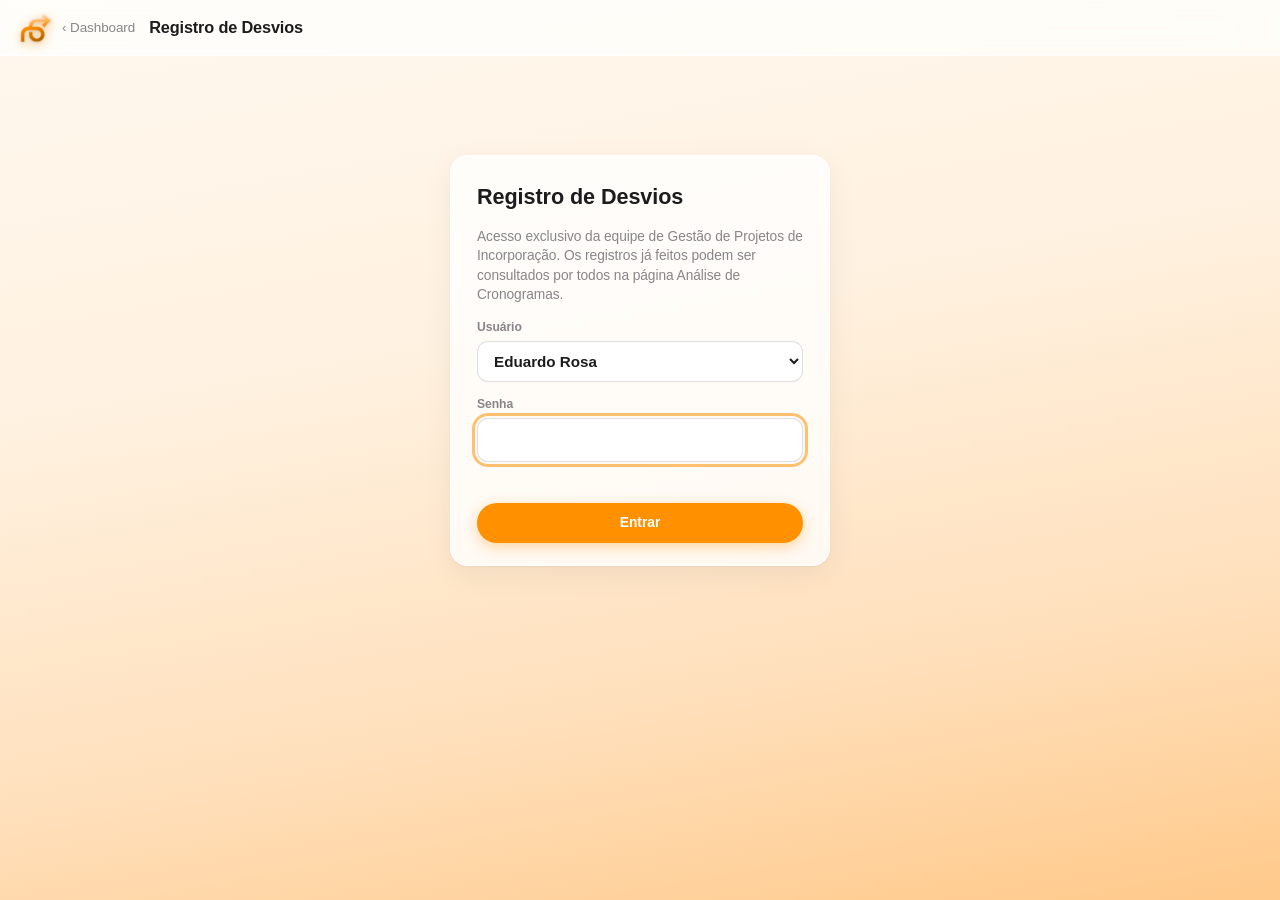
==== commit c60fd5f5: "v0.13: primeira versão para a equipe - Análise de Cronogramas em duas seções (Etapas / Registro de d" ====
--- a/registro.html
+++ b/registro.html
@@ -1,5 +1,6 @@
 <!doctype html><html><head><meta charset=utf8><meta name=viewport content="width=device-width,initial-scale=1,viewport-fit=cover"><style>:root{color-scheme:light;box-sizing:border-box;padding-top:env(safe-area-inset-top,0px);padding-bottom:env(safe-area-inset-bottom,0px)}html{scroll-padding-top:env(safe-area-inset-top,0px)}body{margin:0;padding:0;font:14px -apple-system,BlinkMacSystemFont,sans-serif;background:#fff;color:#000}img{max-width:100%}[hidden]:not([hidden=until-found i]){display:none!important}</style></head><body>
 <title>Registro de Desvios · Gestão de Projetos de Incorporação</title>
+<script src="auth.js"></script>
 <meta name="claude:viewport-fit-sides" content="cover">
 <style>
 /* Layout: app de análise no idioma visual da Apple — barra de ferramentas de vidro fixa no topo, controle segmentado com a pauta, título grande, quatro números e três cartões de vidro, lista agrupada (inset grouped) de Etapas, inspetor lateral de vidro para o registro e uma folha modal para a carteira. Cor de realce: laranja Make It. */
@@ -339,6 +340,27 @@
 a.btn{text-decoration:none}
 .voltar{font-size:.84rem;color:var(--label-2);text-decoration:none;display:inline-flex;align-items:center;gap:4px;margin-right:4px}
 .voltar:hover{color:var(--label)}
+/* identidade do dashboard: fundo em degradê da empresa, cartões de vidro, números arredondados */
+:root{--g1:#FFF1E0;--g2:#FFE0BC;--g3:#FFC98A;--g4:#FFF8EF;--card:rgba(255,255,255,.78);--card-edge:rgba(255,255,255,.9);--font-r:ui-rounded,"SF Pro Rounded","Nunito",-apple-system,BlinkMacSystemFont,"Segoe UI",sans-serif}
+:root[data-co="gadens"]{--g1:#E8F1FB;--g2:#D3E4F6;--g3:#B5D0EE;--g4:#F3F8FD}
+:root[data-theme="dark"]{--g1:#1B1209;--g2:#26170A;--g3:#3A220B;--g4:#110B06;--card:rgba(30,30,33,.78);--card-edge:rgba(255,255,255,.06)}
+:root[data-theme="dark"][data-co="gadens"]{--g1:#0A121D;--g2:#0D1828;--g3:#11223B;--g4:#070C14}
+html{background:linear-gradient(170deg,var(--g4) 0%,var(--g1) 38%,var(--g2) 72%,var(--g3) 100%) fixed;min-height:100%}
+body{background:transparent!important}
+.toolbar{background:color-mix(in srgb,var(--glass-strong,rgba(255,255,255,.82)) 92%,transparent)!important;backdrop-filter:blur(24px) saturate(180%);-webkit-backdrop-filter:blur(24px) saturate(180%);border-bottom:1px solid var(--card-edge)}
+.card,.kpi,.statbar,.strip,.folga,.hub-card{background:var(--card)!important;border:1px solid var(--card-edge);box-shadow:0 1px 2px rgba(20,20,40,.04),0 8px 30px rgba(20,20,40,.06);border-radius:18px}
+.kpi b,.statbar b,.folga b,.hub h2{font-family:var(--font-r)}
+.sheet{background:color-mix(in srgb,var(--g4) 90%,transparent)!important;backdrop-filter:blur(30px);-webkit-backdrop-filter:blur(30px)}
+/* acesso */
+.login{max-width:380px;margin:9vh auto 0;display:flex;flex-direction:column;gap:14px;padding:26px 26px 22px;text-align:left}
+.login h2{margin:0;font-size:1.35rem}.login p{margin:0;color:var(--label-2);font-size:.86rem}
+.login label{display:flex;flex-direction:column;gap:5px;font-size:.76rem;font-weight:600;color:var(--label-2)}
+.login select,.login input{font:inherit;font-size:.95rem;padding:10px 12px;border-radius:11px;border:1px solid var(--sep);background:var(--win,#fff);color:var(--label)}
+.login .err{color:var(--red-ink,#d70015);font-size:.82rem;min-height:1em}
+.login .btn{justify-content:center;padding:10px}
+.quem{display:inline-flex;align-items:center;gap:6px;font-size:.8rem;color:var(--label-2);white-space:nowrap}
+.quem b{color:var(--label);font-weight:600}
+.quem button{border:0;background:none;color:var(--accent);font:inherit;font-weight:600;cursor:pointer;padding:0 2px}
 </style>
 
 <header class="toolbar">
@@ -362,7 +384,7 @@
       <button class="co-switch" id="coSwitch" type="button" role="switch" aria-checked="false" aria-label="Incorporadora: Gadens"><span class="lbl mk">Make It</span><span class="co-track"><i class="co-knob"></i></span><span class="lbl gd">Gadens</span></button>
       <label class="datepill" for="semana">Reunião <input type="date" id="semana"></label>
       <span class="stamp" id="stamp" data-tip="Quando a rotina automática leu os cronogramas no ClickUp. Em amarelo quando é de outro dia."></span>
-      <button class="btn" id="reload" type="button" aria-haspopup="dialog" aria-expanded="false" aria-controls="refreshPanel">Dados…</button><button class="btn" id="filaBtn" type="button" data-tip="Registros guardados neste navegador que ainda não foram enviados ao ClickUp">A enviar <span class="fcnt" id="filaCnt">0</span></button>
+      <button class="btn" id="reload" type="button" aria-haspopup="dialog" aria-expanded="false" aria-controls="refreshPanel">Dados…</button><span class="quem" id="quem" hidden></span><button class="btn" id="filaBtn" type="button" data-tip="Registros guardados neste navegador que ainda não foram enviados ao ClickUp">A enviar <span class="fcnt" id="filaCnt">0</span></button>
       <div class="zoom" role="group" aria-label="Zoom da página"><button type="button" id="zOut" aria-label="Diminuir zoom" data-tip="Diminuir zoom">−</button><button type="button" class="zv" id="zVal" data-tip="Voltar para 100%">100%</button><button type="button" id="zIn" aria-label="Aumentar zoom" data-tip="Aumentar zoom (para TV)">+</button></div>
     </div>
   </div>
@@ -392,7 +414,7 @@
   makeit:{name:"Make It",space:"90131670080",folders:{"901316256175":"Due Diligence","901316256189":"Incorporação"},reg:"901312786569"},
   gadens:{name:"Gadens",space:"90135139088",folders:{"901318303880":"Incorporação"},reg:"1400450000011724"}};
 let co="makeit";try{const q=new URLSearchParams(location.search).get("co");const c=CO[q]?q:localStorage.getItem("rd-co");if(CO[c])co=c;}catch{}
-try{const tm=localStorage.getItem("dash-tema");if(tm==="dark"||tm==="light")document.documentElement.dataset.theme=tm;}catch{}
+try{const tm=localStorage.getItem("dash-tema");if(tm==="dark"||tm==="light")document.documentElement.dataset.theme=tm;else if(matchMedia("(prefers-color-scheme: dark)").matches)document.documentElement.dataset.theme="dark";}catch{}
 try{if(window.top===window)document.getElementById("voltar").hidden=false;}catch{}
 const REG=()=>CO[co].reg;
 const F={semanaPassada:"943f0c3a-a967-4bd5-8838-b9534e672bcc",lb:"aa589ee0-8706-4d52-8146-f69dd117c65f",code:"1a4d1964-1f3b-44c9-83ed-92a31741656e"};
@@ -493,7 +515,21 @@
 function paintCompany(animate){const root=document.documentElement;root.dataset.co=co;const sw=$("#coSwitch");sw.setAttribute("aria-checked",co==="gadens");sw.setAttribute("aria-label","Incorporadora: "+CO[co].name);
   $("#shTitle").textContent="Carteira "+CO[co].name;
   if(animate){const m=$("#mark");m.classList.remove("swap");void m.getBoundingClientRect();m.classList.add("swap");}}
-async function boot(){mcp=null;db=null;updFila();await loadCompany();}
+async function boot(){mcp=null;db=null;updFila();
+  if(!gpiSessao()){telaLogin();return;}
+  mostraQuem();await loadCompany();}
+function mostraQuem(){const s=gpiSessao(),q=$("#quem");if(!s||!q)return;q.hidden=false;q.innerHTML=`<b>${esc(s.nome)}</b><button type="button" id="sair">Sair</button>`;$("#sair").addEventListener("click",()=>{if(lerFila().some(x=>!x.baixado)&&!confirm("Há registros na fila que ainda não foram baixados. Eles continuam guardados neste navegador. Sair mesmo assim?"))return;gpiSai();location.reload();});}
+function telaLogin(){banner(null);document.querySelectorAll(".toolbar .tools > *").forEach(x=>{x.style.visibility="hidden";});
+  $("#view").innerHTML=`<form class="card login" id="lgForm" autocomplete="on"><h2>Registro de Desvios</h2><p>Acesso exclusivo da equipe de Gestão de Projetos de Incorporação. Os registros já feitos podem ser consultados por todos na página Análise de Cronogramas.</p>
+    <label>Usuário<select id="lgU" autocomplete="username">${GPI_USERS.map(u=>`<option>${esc(u.nome)}</option>`).join("")}</select></label>
+    <label>Senha<input id="lgS" type="password" autocomplete="current-password" required></label><span class="err" id="lgE"></span>
+    <button class="btn primary" type="submit" id="lgOk">Entrar</button></form>`;
+  try{const ult=localStorage.getItem("gpi-ultimo");if(ult)$("#lgU").value=ult;}catch{}
+  $("#lgS").focus();
+  $("#lgForm").addEventListener("submit",async ev=>{ev.preventDefault();$("#lgOk").disabled=true;$("#lgE").textContent="";
+    const s=await gpiEntra($("#lgU").value,$("#lgS").value);
+    if(!s){$("#lgE").textContent="Senha incorreta.";$("#lgOk").disabled=false;$("#lgS").select();return;}
+    try{localStorage.setItem("gpi-ultimo",s.nome);}catch{}document.querySelectorAll(".toolbar .tools > *").forEach(x=>x.style.visibility="");mostraQuem();await loadCompany();});}
 const lastEmp=k=>{try{return localStorage.getItem("rd-emp-"+k)||(k==="makeit"?localStorage.getItem("rd-emp"):null);}catch{return null;}};
 async function loadCompany(){const k=co;$("#view").innerHTML="";currentEtapa=null;stamp(null);banner("Carregando os cronogramas de "+CO[k].name+"…");
   let f;try{f=await carrega(k);}catch(e){if(co!==k)return;banner("Não foi possível carregar os dados de "+CO[k].name+". Confira a conexão e recarregue a página.","err");return;}
@@ -850,7 +886,7 @@
   try{const rid="r"+Date.now().toString(36)+Math.random().toString(36).slice(2,6);
     const campos=Object.fromEntries(cf.map(x=>[x.id,x.value]));campos[R.tarefa]=[e.id];campos[R.reprog]=(data[currentList].records[e.id]||[]).length+1;if(!pred)campos[R.acao]=!!st.acao;
     const resumo={semana:ref(),tipo:tipo.name,causa:pred?null:opts.causa.find(c=>c.id===st.causa)?.name,setor:pred?null:opts.setor.find(s=>s.id===st.setor)?.name,origem:pred?null:opts.origem.find(o=>o.id===st.origem)?.name,pre,pos:e.pos,desc:pred?"":st.desc.trim(),proj:projName||null};
-    const item={v:1,rid,co,reg:REG(),lista:l.id,emp:l.short,etapa:e.id,nome:e.short,criado:new Date().toISOString(),descricao:descTask+"\n\n[rd:"+rid+"]",tags:[l.short.toLowerCase()],campos,resumo};
+    const autor=gpiSessao()?.nome||"";const item={v:1,rid,co,reg:REG(),autor,lista:l.id,emp:l.short,etapa:e.id,nome:e.short,criado:new Date().toISOString(),descricao:descTask+(autor?"\n\nRegistrado por "+autor+" no dashboard.":"")+"\n\n[rd:"+rid+"]",tags:[l.short.toLowerCase()],campos,resumo};
     const fila=lerFila();fila.push(item);gravaFila(fila);
     const rec={...resumo,id:"fila-"+rid,delta:days(pre,e.pos),fila:true};
     if(needProj&&!projMatch(projName))PROJ=[...PROJ,projName].sort((a,b)=>a.localeCompare(b,"pt"));
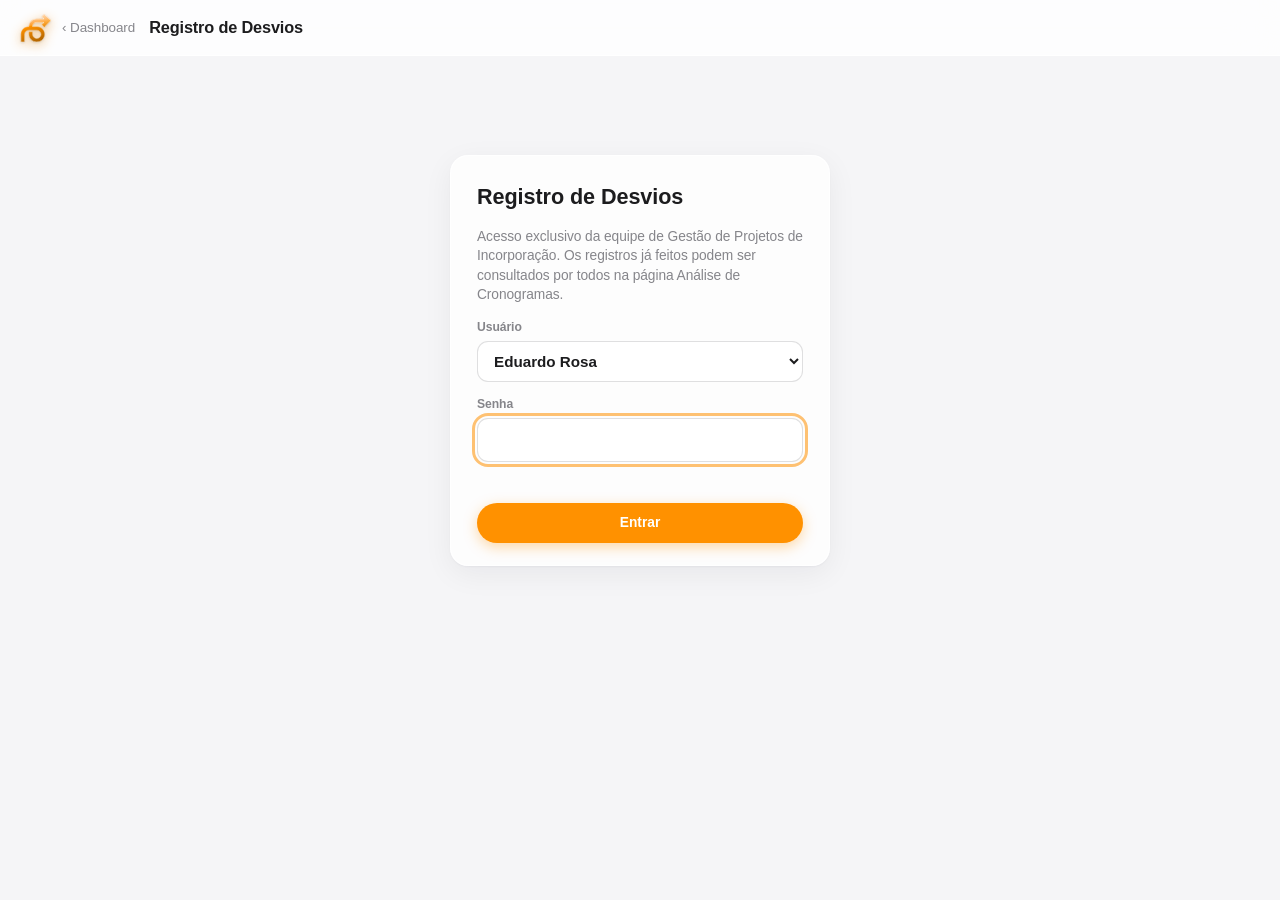
==== commit f6eb50c3: "v1.0.1: filtro por empreendimento, cronogramas privados em elaboração, registro com fundo neutro e e" ====
--- a/registro.html
+++ b/registro.html
@@ -345,7 +345,11 @@
 :root[data-co="gadens"]{--g1:#E8F1FB;--g2:#D3E4F6;--g3:#B5D0EE;--g4:#F3F8FD}
 :root[data-theme="dark"]{--g1:#1B1209;--g2:#26170A;--g3:#3A220B;--g4:#110B06;--card:rgba(30,30,33,.78);--card-edge:rgba(255,255,255,.06)}
 :root[data-theme="dark"][data-co="gadens"]{--g1:#0A121D;--g2:#0D1828;--g3:#11223B;--g4:#070C14}
-html{background:linear-gradient(170deg,var(--g4) 0%,var(--g1) 38%,var(--g2) 72%,var(--g3) 100%) fixed;min-height:100%}
+html{background:var(--bg-page,#F5F5F7);min-height:100%}
+:root[data-theme="dark"]{--bg-page:#161618}
+@media (prefers-color-scheme:dark){:root:not([data-theme="light"]){--bg-page:#161618}}
+.emp-atual{display:inline-flex;align-items:baseline;gap:8px;margin-left:14px;padding:4px 12px;border-radius:999px;background:color-mix(in srgb,var(--accent) 14%,transparent);font-size:15px}
+.emp-atual b{font-weight:700;color:var(--label)}.emp-atual span{font-size:12px;color:var(--label-2)}
 body{background:transparent!important}
 .toolbar{background:color-mix(in srgb,var(--glass-strong,rgba(255,255,255,.82)) 92%,transparent)!important;backdrop-filter:blur(24px) saturate(180%);-webkit-backdrop-filter:blur(24px) saturate(180%);border-bottom:1px solid var(--card-edge)}
 .card,.kpi,.statbar,.strip,.folga,.hub-card{background:var(--card)!important;border:1px solid var(--card-edge);box-shadow:0 1px 2px rgba(20,20,40,.04),0 8px 30px rgba(20,20,40,.06);border-radius:18px}
@@ -361,6 +365,23 @@
 .quem{display:inline-flex;align-items:center;gap:6px;font-size:.8rem;color:var(--label-2);white-space:nowrap}
 .quem b{color:var(--label);font-weight:600}
 .quem button{border:0;background:none;color:var(--accent);font:inherit;font-weight:600;cursor:pointer;padding:0 2px}
+
+.step.opt .sh .n{background:color-mix(in srgb,var(--label) 8%,transparent);color:var(--label-2)}
+details.subs{position:relative;width:min(640px,100%);display:block}
+details.subs summary{list-style:none;display:flex;align-items:center;justify-content:space-between;gap:10px;padding:9px 12px;border-radius:11px;border:1px solid var(--sep);background:var(--card-solid,#fff);cursor:pointer;font-size:.88rem}
+details.subs summary::-webkit-details-marker{display:none}
+details.subs summary i{font-style:normal;color:var(--label-3)}
+details.subs[open] summary{border-color:var(--accent)}
+.subs-pop{position:absolute;z-index:30;left:0;width:min(640px,calc(100vw - 40px));top:calc(100% + 6px);background:var(--card-solid,#fff);border:1px solid var(--sep);border-radius:14px;box-shadow:0 18px 40px rgba(0,0,0,.16);padding:8px;max-height:340px;display:flex;flex-direction:column;gap:6px}
+.subs-pop input[type=search]{padding:7px 10px;border-radius:9px;border:1px solid var(--sep);font:inherit;font-size:.85rem;background:transparent;color:inherit}
+.subs-l{overflow:auto;display:flex;flex-direction:column}
+.subs-i{display:grid;grid-template-columns:18px minmax(0,1fr) 62px 58px;align-items:center;gap:8px;padding:7px 8px;border-radius:9px;cursor:pointer;font-size:.85rem}
+.subs-i:hover{background:color-mix(in srgb,var(--label) 5%,transparent)}
+.subs-i .nm{white-space:nowrap;overflow:hidden;text-overflow:ellipsis}
+.subs-i .dt{color:var(--label-2);font-variant-numeric:tabular-nums;text-align:right}
+.subs-i .chip{justify-self:end}
+.subs-i input[type=checkbox]{display:block!important;position:static!important;opacity:1!important;appearance:auto!important;-webkit-appearance:checkbox!important;width:16px!important;height:16px!important;margin:0;accent-color:#FF9100;pointer-events:auto}
+.subs-i.fech .nm{color:var(--label-3)}
 </style>
 
 <header class="toolbar">
@@ -378,7 +399,7 @@
         <use href="#pmL" fill="url(#pmGloss)"/>
         <g clip-path="url(#pmClip)"><use href="#pmL" fill="none" stroke="url(#pmRim)" stroke-width="16"/></g>
       </svg>
-      <a class="voltar" id="voltar" href="index.html#analise" hidden>‹ Dashboard</a><h1>Registro de Desvios</h1>
+      <a class="voltar" id="voltar" href="index.html#analise" hidden>‹ Dashboard</a><h1>Registro de Desvios</h1><span class="emp-atual" id="empAtual" hidden></span>
     </div>
     <div class="tools">
       <button class="co-switch" id="coSwitch" type="button" role="switch" aria-checked="false" aria-label="Incorporadora: Gadens"><span class="lbl mk">Make It</span><span class="co-track"><i class="co-knob"></i></span><span class="lbl gd">Gadens</span></button>
@@ -630,7 +651,8 @@
     const badge=!d?(refreshing?'<i class="ld" aria-hidden="true"></i>':'<span class="cap" aria-label="não lido">·</span>'):d.error?'<span class="cap">!</span>':s.needs?`<span class="cnt">${s.needs}</span>`:(s.moved?'<span class="ok">✓</span>':"");
     const t=!d?tip(l.name,refreshing?"Carregando…":"Ainda não lido. Use Atualizar."):d.error?tip(l.name,"Falha ao ler este cronograma"):tip(l.name,lanc[l.id]?"Lançamento comercial: "+br(lanc[l.id]):"","Em andamento: "+s.run,"Deveriam ter iniciado: "+s.warn,"Início até a próxima reunião: "+s.next,"Atrasos a registrar: "+s.needs);
     html+=`<button type="button" class="emp" data-id="${l.id}" aria-current="${l.id===currentList}" data-tip="${t}">${esc(l.short)}${badge}</button>`;}
-  el.innerHTML=html;el.querySelectorAll(".emp").forEach(b=>b.addEventListener("click",()=>selectList(b.dataset.id)));}
+  el.innerHTML=html;el.querySelectorAll(".emp").forEach(b=>b.addEventListener("click",()=>selectList(b.dataset.id)));
+  const at=$("#empAtual"),cl=lists.find(l=>l.id===currentList);if(at){at.hidden=!cl;if(cl)at.innerHTML=`<b>${esc(cl.short)}</b><span>${esc(cl.tipo||"")}</span>`;}}
 
 /* empreendimento */
 function hubShell(){$("#view").innerHTML=`<nav class="seg" id="strip" aria-label="Pauta da reunião"></nav><section id="main" style="display:flex;flex-direction:column;gap:14px"></section><div class="foot"><button class="btn" type="button" id="openCart">Visão da carteira</button></div>`;
@@ -807,7 +829,7 @@
 /* registro expandido abaixo da linha */
 let F_state=null;
 function openEtapa(id){if(currentEtapa?.id===id){closeForm();return;}const e=enrich(data[currentList]).find(x=>x.id===id);if(!e)return;currentEtapa=e;popEl.hidden=true;
-  F_state={pre:e.pre||"",tipo:null,origem:null,causa:null,setor:null,desc:"",acao:false,proj:""};
+  F_state={pre:e.pre||"",tipo:null,origem:null,causa:null,setor:null,desc:"",acao:false,proj:"",subs:[]};
   if(!document.querySelector(`tr.row[data-id="${id}"]`)){touched.add(e.g);openGroups[e.g]=true;renderMain();}
   placeForm(true);const tr=document.querySelector(`tr.row[data-id="${id}"]`);
   setTimeout(()=>{const x=document.querySelector("tr.xrow");if(x){const r=x.getBoundingClientRect();if(r.bottom>innerHeight-12)x.scrollIntoView({block:"end",behavior:"smooth"});}(document.querySelector("#xform input:not(:disabled),#xform select:not(:disabled)")||tr)?.focus({preventScroll:true});},40);}
@@ -847,6 +869,7 @@
     <div class="xf-steps">
       ${!e.pre?row("pre",'<label for="fPre">Término semana passada</label>',`<input type="date" id="fPre" value="${esc(st.pre)}" style="max-width:200px">`,co==="gadens"?"Cronograma sem o campo Data Semana Passada":"Campo Data Semana Passada vazio"):""}
       ${row("tipo","Tipo de alteração",optPills("fTipo",tipoOptions(e),st.tipo,n=>COR_TIPO[norm(n)]||"#8E8E93")+(e.g!=="run"?`<p class="note">Atraso de predecessora só vale para Etapas com status ativo.</p>`:""))}
+      ${subsBloco(e,st)}
       ${pred?`<p class="note">O atraso da predecessora já tem registro próprio. Este fica só no histórico da Etapa.</p>`:`
       ${row("origem","Origem",optPills("fOrigem",opts.origem,st.origem,n=>COR_ORIGEM[norm(n)]||"#8E8E93"))}
       ${row("causa","Causa",!origem?'<p class="note">Defina a origem.</p>':cOpts.length===1?optPills("fCausa",cOpts,st.causa,corCausa,true):popupSelect("fCausa",cOpts,st.causa,corCausa,"Causa"),cOpts.length===1?"Definida pela origem":"")}
@@ -868,7 +891,22 @@
   box.querySelector("select#fCausa")?.addEventListener("change",ev=>{st.causa=ev.target.value||null;st.setor=null;renderForm();$("#fCausa")?.focus();});
   box.querySelector("select#fSetor")?.addEventListener("change",ev=>{st.setor=ev.target.value||null;renderForm();$("#fSetor")?.focus();});
   const ta=$("#fDesc");if(ta)ta.addEventListener("input",()=>{const was=st.desc.trim().length>0;st.desc=ta.value;const now=st.desc.trim().length>0;if(was!==now){const p=ta.selectionStart;renderForm();const t2=$("#fDesc");t2.focus();t2.setSelectionRange(p,p);}});
-  $("#fAcao")?.addEventListener("change",ev=>{st.acao=ev.target.checked;});}
+  $("#fAcao")?.addEventListener("change",ev=>{st.acao=ev.target.checked;});bindSubs(e,st);}
+/* subtarefas que causaram o atraso (opcional, várias) */
+const F_SUB="f19b4c69-97ae-404c-8204-53f5e87868a1";
+function subsOrd(e){const L=(e.subs||[]).map(x=>({...x,d:days(x.pre,x.pos)}));const fech=x=>x.st==="done"||x.st==="closed";
+  return L.sort((a,b)=>((b.d>0)-(a.d>0))||((b.d||0)-(a.d||0))||(fech(a)-fech(b))||String(a.pos||"9").localeCompare(String(b.pos||"9"))||a.n.localeCompare(b.n,"pt"));}
+function subsResumo(e,st){const n=(st.subs||[]).length;if(!n)return "Nenhuma selecionada";const L=(e.subs||[]).filter(x=>st.subs.includes(x.id)).map(x=>x.n);return n===1?L[0]:n+" subtarefas: "+L.slice(0,2).join("; ")+(n>2?"…":"");}
+function subsBloco(e,st){const L=subsOrd(e);if(!L.length)return "";const mov=L.filter(x=>x.d>0).length;
+  return `<div class="step opt"><div class="sh"><span class="n">+</span>Subtarefas que causaram o atraso<span class="why">opcional · ${L.length} subtarefas${mov?` · ${mov} deslocada${mov>1?"s":""} na semana`:""}</span></div><div class="ctl">
+    <details class="subs" id="fSubs"><summary><span id="fSubsTxt">${esc(subsResumo(e,st))}</span><i>▾</i></summary><div class="subs-pop">
+      ${L.length>10?`<input type="search" id="fSubsQ" placeholder="Buscar subtarefa" autocomplete="off">`:""}
+      <div class="subs-l">${L.map(x=>`<label class="subs-i${x.st==="done"||x.st==="closed"?" fech":""}" data-n="${esc(norm(x.n))}"><input type="checkbox" value="${x.id}" ${st.subs.includes(x.id)?"checked":""}><span class="nm">${x.nv>1?'<span class="cap">↳ </span>':""}${esc(x.n)}</span><span class="dt">${x.pos?br(x.pos):"sem data"}</span><span class="chip ${x.d>0?"late":x.d<0?"ok":"mute"}" data-tip="${esc(x.pre?"Semana passada: "+br(x.pre):"Sem a data da semana passada")}">${x.d==null?"—":signed(x.d)}</span></label>`).join("")}</div>
+    </div></details></div></div>`;}
+function bindSubs(e,st){const d=$("#fSubs");if(!d)return;
+  d.querySelectorAll('input[type="checkbox"]').forEach(c=>c.addEventListener("change",()=>{st.subs=[...d.querySelectorAll('input[type="checkbox"]:checked')].map(i=>i.value);$("#fSubsTxt").textContent=subsResumo(e,st);}));
+  const q=$("#fSubsQ");if(q)q.addEventListener("input",()=>{const t=norm(q.value.trim());d.querySelectorAll(".subs-i").forEach(l=>l.hidden=!!t&&!l.dataset.n.includes(t));});
+  if(!window.__subsFecha){window.__subsFecha=1;document.addEventListener("click",ev=>{const x=$("#fSubs");if(x&&x.open&&!x.contains(ev.target))x.open=false;});}}
 function formMsg(t,k){const el=$("#formMsg");if(!el)return;el.hidden=!t;el.className="msg "+(k||"info");el.textContent=t||"";}
 function nextPending(){const order=["run","done","warn","next","fut"];const es=enrich(data[currentList]).filter(e=>e.needs&&e.id!==currentEtapa?.id).sort((a,b)=>order.indexOf(a.g)-order.indexOf(b.g));
   if(es[0]){openEtapa(es[0].id);return;}toast("Nenhum outro atraso pendente em "+(lists.find(l=>l.id===currentList)?.short||"este empreendimento")+".");}
@@ -884,13 +922,14 @@
   const descTask=pred?"Atraso de predecessora/relacionada. Registro para histórico.":descTxt;
   busy=true;$("#enviar").disabled=true;
   try{const rid="r"+Date.now().toString(36)+Math.random().toString(36).slice(2,6);
-    const campos=Object.fromEntries(cf.map(x=>[x.id,x.value]));campos[R.tarefa]=[e.id];campos[R.reprog]=(data[currentList].records[e.id]||[]).length+1;if(!pred)campos[R.acao]=!!st.acao;
-    const resumo={semana:ref(),tipo:tipo.name,causa:pred?null:opts.causa.find(c=>c.id===st.causa)?.name,setor:pred?null:opts.setor.find(s=>s.id===st.setor)?.name,origem:pred?null:opts.origem.find(o=>o.id===st.origem)?.name,pre,pos:e.pos,desc:pred?"":st.desc.trim(),proj:projName||null};
-    const autor=gpiSessao()?.nome||"";const item={v:1,rid,co,reg:REG(),autor,lista:l.id,emp:l.short,etapa:e.id,nome:e.short,criado:new Date().toISOString(),descricao:descTask+(autor?"\n\nRegistrado por "+autor+" no dashboard.":"")+"\n\n[rd:"+rid+"]",tags:[l.short.toLowerCase()],campos,resumo};
+    const campos=Object.fromEntries(cf.map(x=>[x.id,x.value]));campos[R.tarefa]=[e.id];campos[R.reprog]=(data[currentList].records[e.id]||[]).length+1;if(!pred)campos[R.acao]=!!st.acao;if(st.subs?.length)campos[F_SUB]=[...st.subs];
+    const resumo={semana:ref(),tipo:tipo.name,causa:pred?null:opts.causa.find(c=>c.id===st.causa)?.name,setor:pred?null:opts.setor.find(s=>s.id===st.setor)?.name,origem:pred?null:opts.origem.find(o=>o.id===st.origem)?.name,pre,pos:e.pos,desc:pred?"":st.desc.trim(),proj:projName||null,subs:(e.subs||[]).filter(x=>st.subs?.includes(x.id)).map(x=>({id:x.id,n:x.n,d:days(x.pre,x.pos)}))};
+    const subsTxt=resumo.subs.length?"\n\nSubtarefas que causaram o atraso: "+resumo.subs.map(x=>x.n+(x.d>0?" (+"+x.d+" d)":"")).join("; "):"";
+    const autor=gpiSessao()?.nome||"";const item={v:1,rid,co,reg:REG(),autor,lista:l.id,emp:l.short,etapa:e.id,nome:e.short,criado:new Date().toISOString(),descricao:descTask+subsTxt+(autor?"\n\nRegistrado por "+autor+" no dashboard.":"")+"\n\n[rd:"+rid+"]",tags:[l.short.toLowerCase()],campos,resumo};
     const fila=lerFila();fila.push(item);gravaFila(fila);
     const rec={...resumo,id:"fila-"+rid,delta:days(pre,e.pos),fila:true};
     if(needProj&&!projMatch(projName))PROJ=[...PROJ,projName].sort((a,b)=>a.localeCompare(b,"pt"));
-    (data[currentList].records[e.id]||=[]).unshift(rec);if(C)C.unshift({...rec,nome:e.short,emp:l.short,empKey:norm(baseName(l.short)).split(" ")[0],novo:true,wk:mondayOf(rec.semana),rel:JSON.stringify([e.id])});F_state={pre:e.pre||st.pre,tipo:null,origem:null,causa:null,setor:null,desc:"",acao:false,proj:""};
+    (data[currentList].records[e.id]||=[]).unshift(rec);if(C)C.unshift({...rec,nome:e.short,emp:l.short,empKey:norm(baseName(l.short)).split(" ")[0],novo:true,wk:mondayOf(rec.semana),rel:JSON.stringify([e.id])});F_state={pre:e.pre||st.pre,tipo:null,origem:null,causa:null,setor:null,desc:"",acao:false,proj:"",subs:[]};
     renderStrip();renderMain();toast(e.short+": registrado. Falta enviar ao ClickUp no fim da reunião.");formMsg("Registro guardado neste navegador.","ok");
   }catch(err){formMsg("Não foi possível guardar o registro: "+(err?.message||err),"err");const b=$("#enviar");if(b)b.disabled=false;}
   finally{busy=false;}}
